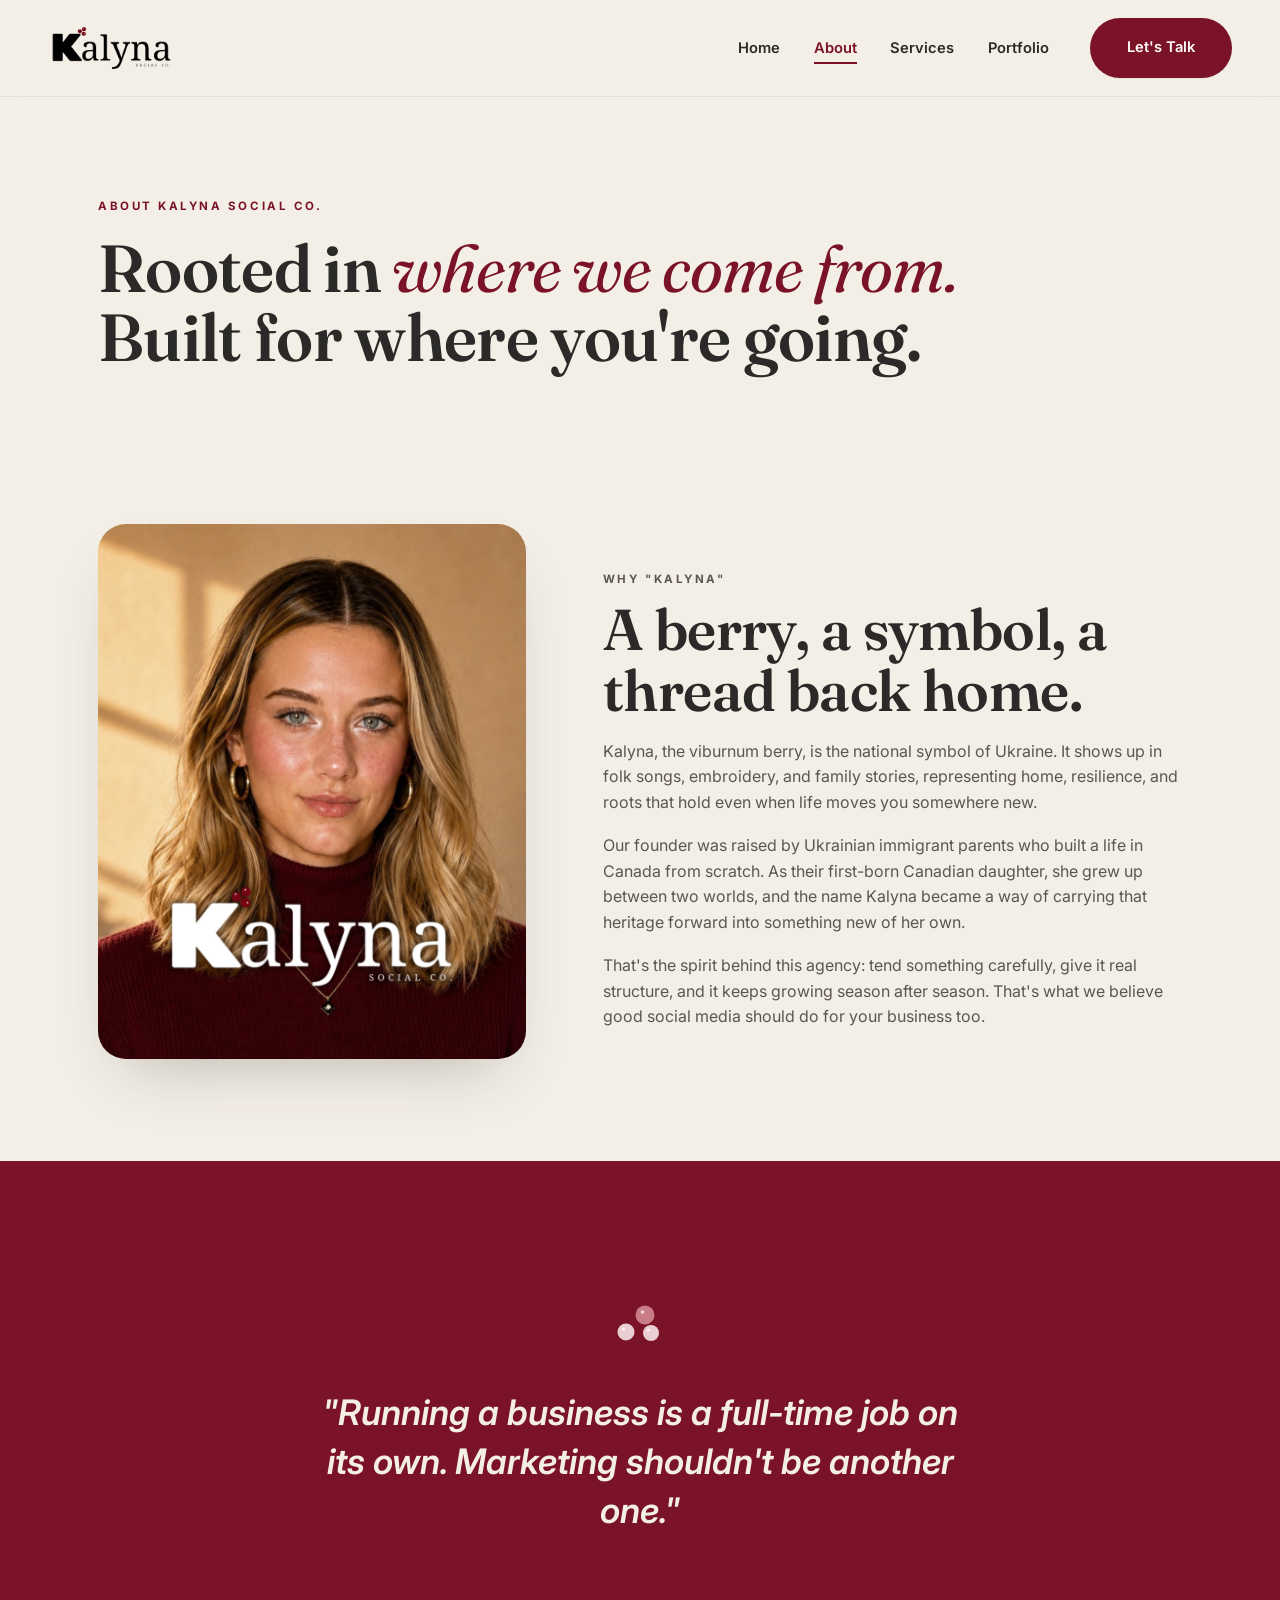
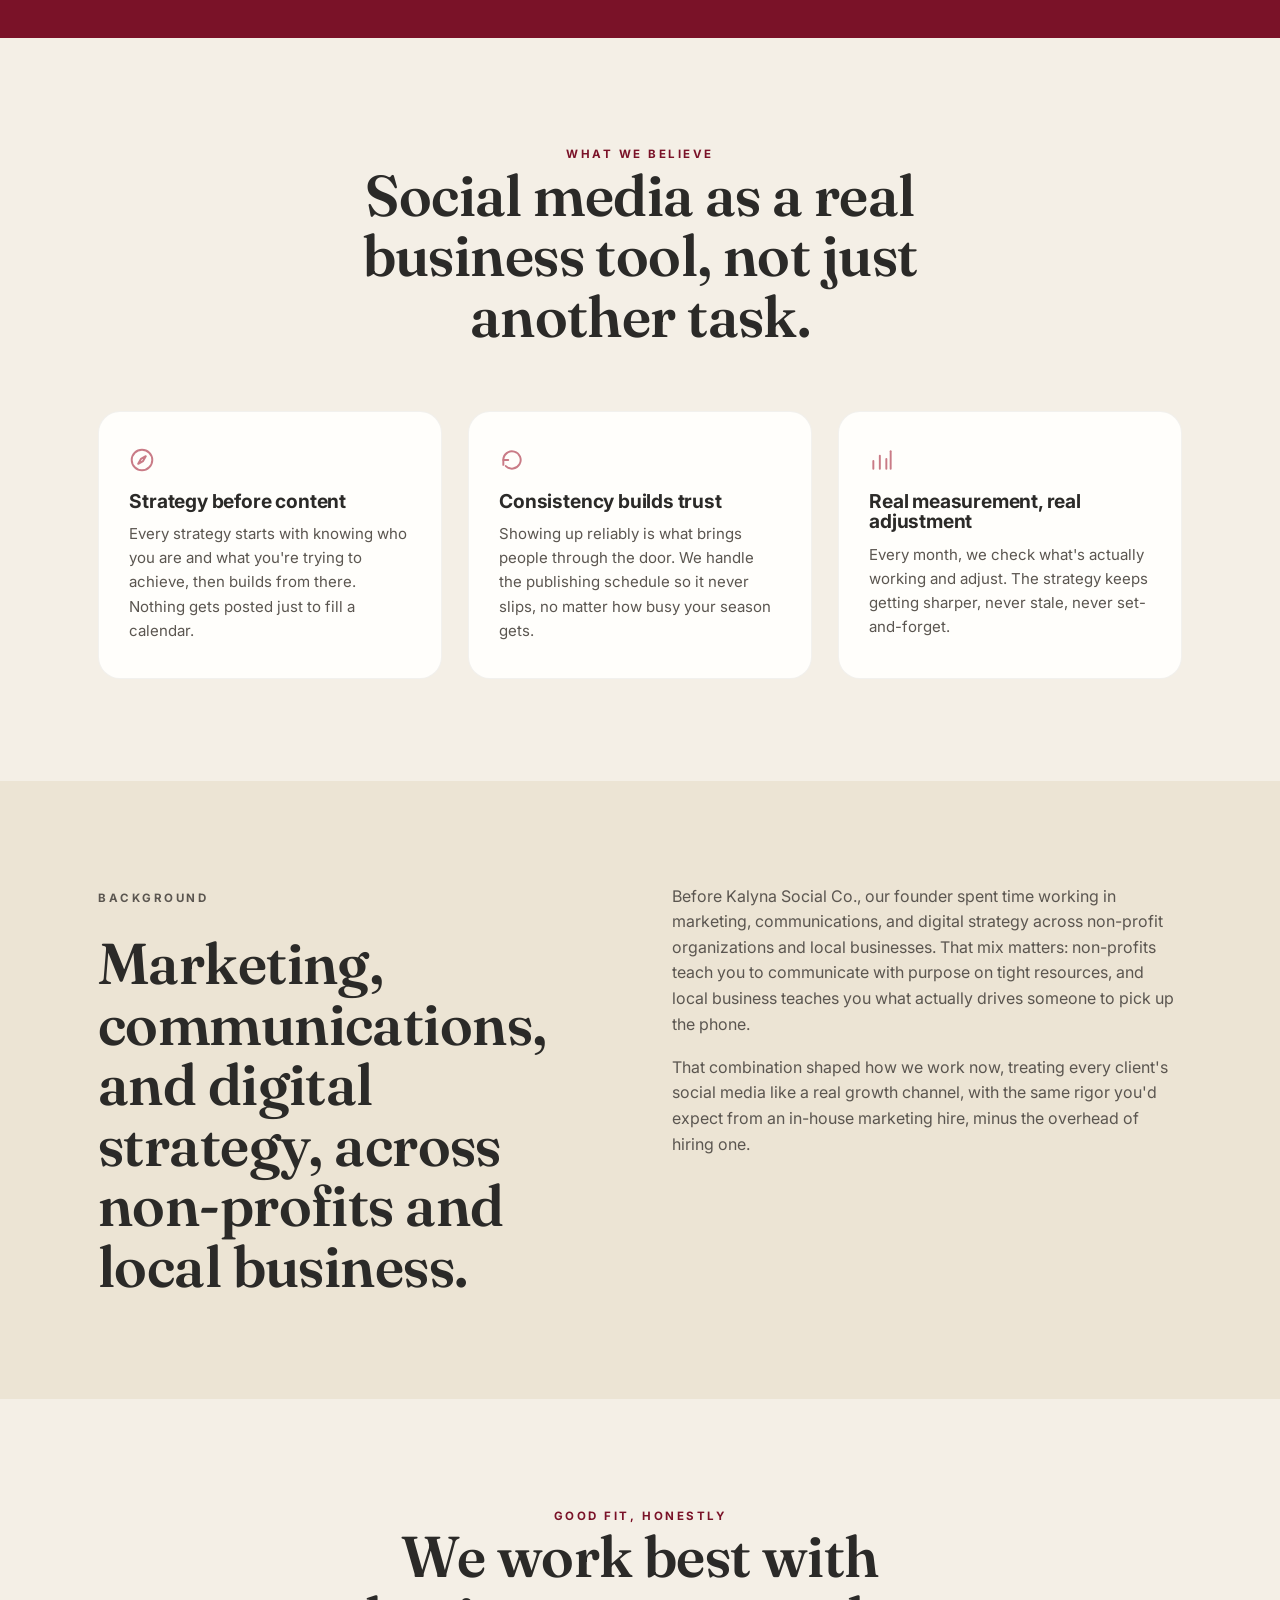
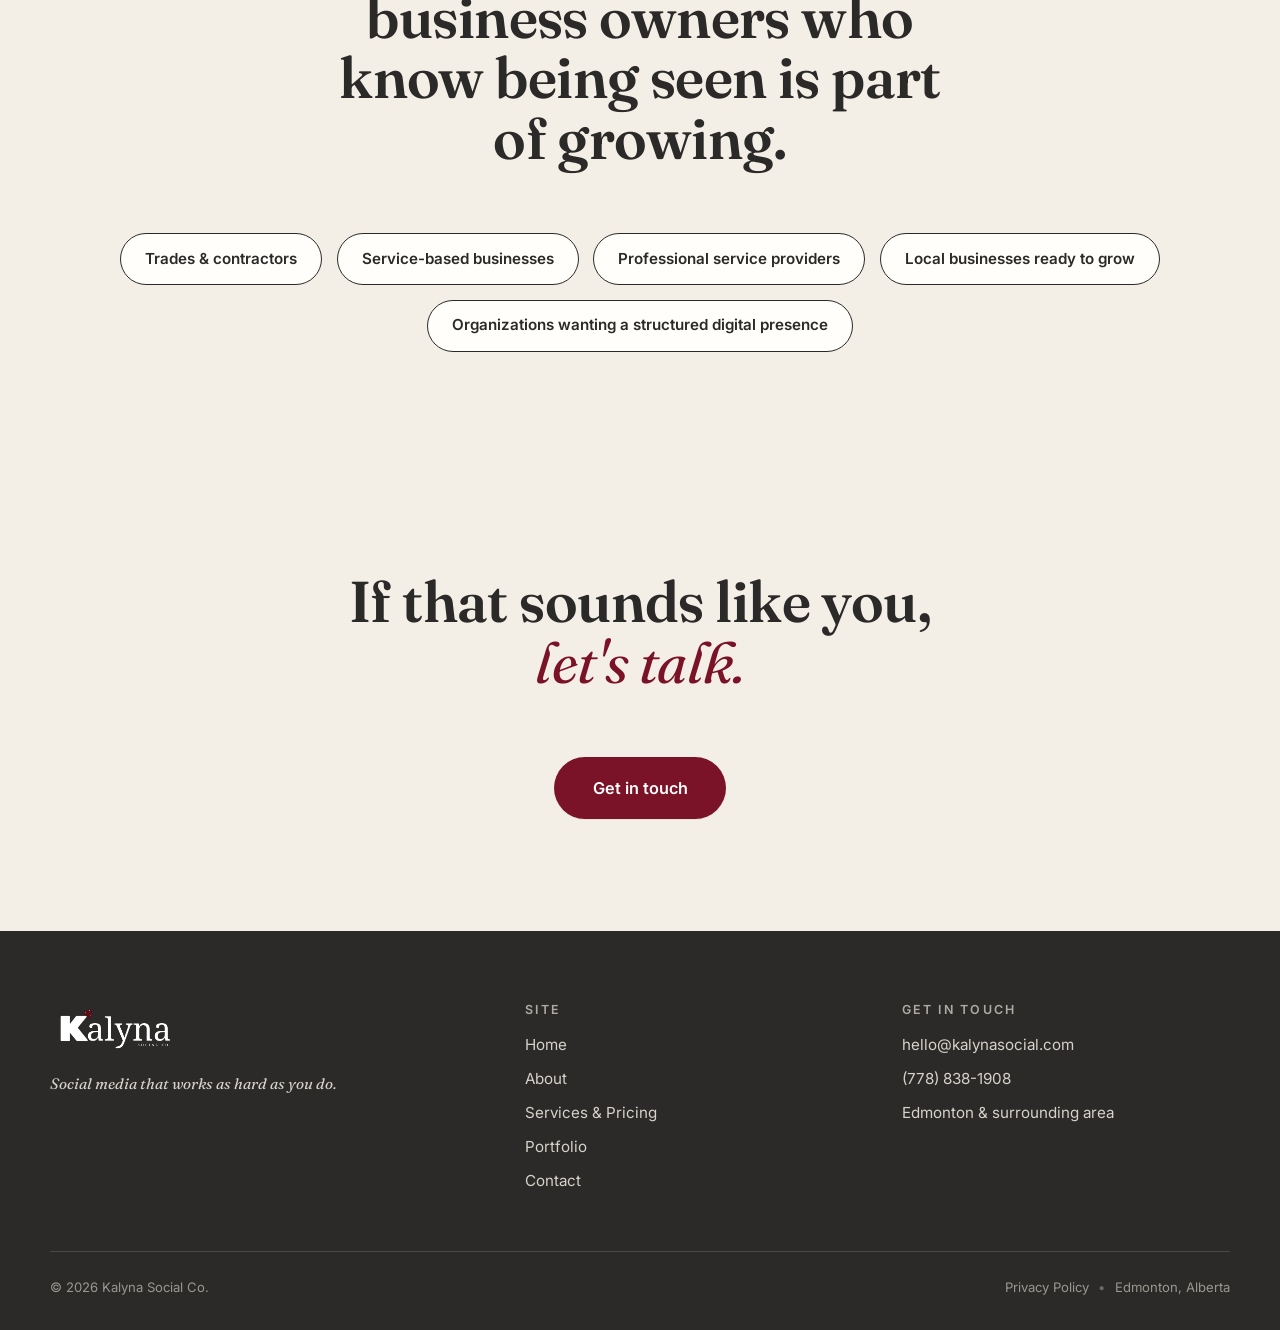
==== about.html @ c4368f9b "initial commit" ====
<!DOCTYPE html>
<html lang="en">
<head>
<meta charset="UTF-8">
<meta name="viewport" content="width=device-width, initial-scale=1.0">
<title>About | Kalyna Social Co.</title>
<meta name="description" content="Meet Kalyna Social Co., an Edmonton-based social media agency founded by Anastasia Chernous, built on the same roots and resilience as the berry it's named for.">
<link rel="icon" type="image/png" href="images/favicon.png">
<link rel="stylesheet" href="css/base.css">
<link rel="stylesheet" href="css/about.css">
</head>
<body class="intro-done">

<!-- ============ HEADER ============ -->
<header class="site-header">
  <a href="index.html" class="logo-link" aria-label="Kalyna Social Co. home">
    <img src="images/logo-transparent.png" alt="Kalyna Social Co.">
  </a>
  <nav>
    <ul class="nav-links">
      <li><a href="index.html">Home</a></li>
      <li><a href="about.html" class="active">About</a></li>
      <li><a href="services.html">Services</a></li>
      <li><a href="portfolio.html">Portfolio</a></li>
      <li><a href="contact.html" class="nav-cta btn btn-primary">Let's Talk</a></li>
    </ul>
  </nav>
  <button class="nav-toggle" aria-label="Toggle menu">
    <span></span><span></span><span></span>
  </button>
</header>

<main>

  <!-- ============ PAGE HERO ============ -->
  <section class="about-hero">
    <div class="container about-hero-grid">
      <div class="reveal">
        <p class="eyebrow">About Kalyna Social Co.</p>
        <h1 class="display-1">Rooted in <span class="italic-serif">where we come from.</span><br>Built for where you're going.</h1>
      </div>
    </div>
  </section>

  <!-- ============ THE STORY ============ -->
  <section class="story">
    <div class="container story-grid">
      <div class="story-visual reveal">
        <div class="story-photo-frame">
          <img src="images/anastasia-photo.png" alt="Anastasia Chernous, founder of Kalyna Social Co.">
        </div>
      </div>
      <div class="story-copy reveal">
        <p class="eyebrow">Why "Kalyna"</p>
        <h2 class="display-2">A berry, a symbol, a thread back home.</h2>
        <p>Kalyna, the viburnum berry, is the national symbol of Ukraine. It shows up in folk songs, embroidery, and family stories, representing home, resilience, and roots that hold even when life moves you somewhere new.</p>
        <p>Our founder was raised by Ukrainian immigrant parents who built a life in Canada from scratch. As their first-born Canadian daughter, she grew up between two worlds, and the name Kalyna became a way of carrying that heritage forward into something new of her own.</p>
        <p>That's the spirit behind this agency: tend something carefully, give it real structure, and it keeps growing season after season. That's what we believe good social media should do for your business too.</p>
      </div>
    </div>
  </section>

  <!-- ============ MISSION BAND ============ -->
  <section class="mission-band">
    <div class="container-narrow center-text reveal">
      <div class="berry-divider" style="justify-content:center;">
        <svg viewBox="0 0 50 44" width="50" height="44" xmlns="http://www.w3.org/2000/svg"><circle cx="11" cy="28" r="8.5" fill="var(--rose-pale)"/><circle cx="30" cy="11" r="9.5" fill="var(--rose)"/><circle cx="36" cy="29" r="8" fill="var(--rose-pale)"/><circle cx="8.5" cy="25" r="1.6" fill="rgba(255,255,255,0.7)"/><circle cx="27.5" cy="8" r="1.8" fill="rgba(255,255,255,0.7)"/><circle cx="33.5" cy="26" r="1.5" fill="rgba(255,255,255,0.7)"/></svg>
      </div>
      <p class="display-3" style="color:var(--cream);">"Running a business is a full-time job on its own. Marketing shouldn't be another one."</p>
    </div>
  </section>

  <!-- ============ WHAT WE BELIEVE ============ -->
  <section class="beliefs">
    <div class="container">
      <div class="section-head center reveal">
        <p class="eyebrow">What we believe</p>
        <h2 class="display-2">Social media as a real business tool, not just another task.</h2>
      </div>
      <div class="beliefs-grid reveal-stagger">
        <div class="belief-card stagger-item">
          <span class="belief-mark"><svg viewBox="0 0 24 24" width="26" height="26" fill="none" stroke="var(--rose)" stroke-width="1.8" stroke-linecap="round" stroke-linejoin="round"><circle cx="12" cy="12" r="9.5"/><polygon points="15.5,8.5 13,13 8.5,15.5 11,11"/></svg></span>
          <h3>Strategy before content</h3>
          <p>Every strategy starts with knowing who you are and what you're trying to achieve, then builds from there. Nothing gets posted just to fill a calendar.</p>
        </div>
        <div class="belief-card stagger-item">
          <span class="belief-mark"><svg viewBox="0 0 24 24" width="26" height="26" fill="none" stroke="var(--rose)" stroke-width="1.8" stroke-linecap="round" stroke-linejoin="round"><path d="M4 12 a8 8 0 1 1 2.3 5.6"/><polyline points="4,16.5 4,12 8.5,12"/></svg></span>
          <h3>Consistency builds trust</h3>
          <p>Showing up reliably is what brings people through the door. We handle the publishing schedule so it never slips, no matter how busy your season gets.</p>
        </div>
        <div class="belief-card stagger-item">
          <span class="belief-mark"><svg viewBox="0 0 24 24" width="26" height="26" fill="none" stroke="var(--rose)" stroke-width="1.8" stroke-linecap="round" stroke-linejoin="round"><line x1="4" y1="20" x2="4" y2="13"/><line x1="10" y1="20" x2="10" y2="8"/><line x1="16" y1="20" x2="16" y2="11"/><line x1="20" y1="20" x2="20" y2="4"/></svg></span>
          <h3>Real measurement, real adjustment</h3>
          <p>Every month, we check what's actually working and adjust. The strategy keeps getting sharper, never stale, never set-and-forget.</p>
        </div>
      </div>
    </div>
  </section>

  <!-- ============ BACKGROUND / CREDIBILITY ============ -->
  <section class="background-sec">
    <div class="container background-grid">
      <div class="reveal">
        <p class="eyebrow">Background</p>
        <h2 class="display-2">Marketing, communications, and digital strategy, across non-profits and local business.</h2>
      </div>
      <div class="reveal">
        <p>Before Kalyna Social Co., our founder spent time working in marketing, communications, and digital strategy across non-profit organizations and local businesses. That mix matters: non-profits teach you to communicate with purpose on tight resources, and local business teaches you what actually drives someone to pick up the phone.</p>
        <p>That combination shaped how we work now, treating every client's social media like a real growth channel, with the same rigor you'd expect from an in-house marketing hire, minus the overhead of hiring one.</p>
      </div>
    </div>
  </section>

  <!-- ============ WHO WE WORK WITH (recap) ============ -->
  <section class="fit-check">
    <div class="container">
      <div class="section-head center reveal">
        <p class="eyebrow">Good fit, honestly</p>
        <h2 class="display-2">We work best with business owners who know being seen is part of growing.</h2>
      </div>
      <div class="fit-grid reveal-stagger">
        <div class="fit-item stagger-item">Trades &amp; contractors</div>
        <div class="fit-item stagger-item">Service-based businesses</div>
        <div class="fit-item stagger-item">Professional service providers</div>
        <div class="fit-item stagger-item">Local businesses ready to grow</div>
        <div class="fit-item stagger-item">Organizations wanting a structured digital presence</div>
      </div>
    </div>
  </section>

  <!-- ============ CTA ============ -->
  <section class="final-cta">
    <div class="container-narrow center-text reveal">
      <h2 class="display-2">If that sounds like you, <span class="italic-serif">let's talk.</span></h2>
      <a href="contact.html" class="btn btn-primary btn-lg">Get in touch</a>
    </div>
  </section>

</main>

<!-- ============ FOOTER ============ -->
<footer class="site-footer">
  <div class="footer-grid">
    <div>
      <div class="footer-logo"><img src="images/logo-white-transparent.png" alt="Kalyna Social Co."></div>
      <p class="footer-tagline">Social media that works as hard as you do.</p>
    </div>
    <div>
      <h4>Site</h4>
      <a href="index.html">Home</a>
      <a href="about.html">About</a>
      <a href="services.html">Services &amp; Pricing</a>
      <a href="portfolio.html">Portfolio</a>
      <a href="contact.html">Contact</a>
    </div>
    <div>
      <h4>Get in touch</h4>
      <a href="mailto:hello@kalynasocial.com">hello@kalynasocial.com</a>
      <a href="tel:7788381908">(778) 838-1908</a>
      <p>Edmonton &amp; surrounding area</p>
    </div>
  </div>
  <div class="footer-bottom">
    <span>© 2026 Kalyna Social Co.</span>
    <span class="footer-bottom-right"><a href="privacy.html">Privacy Policy</a><span class="footer-dot">•</span>Edmonton, Alberta</span>
  </div>
</footer>

<script src="js/main.js"></script>
</body>
</html>
---- css/base.css ----
/* ============================================
   KALYNA SOCIAL CO. — Design Tokens & Base
   ============================================ */

@import url('https://fonts.googleapis.com/css2?family=Fraunces:ital,opsz,wght@0,9..144,300..900;1,9..144,300..900&family=Inter:wght@400;500;600;700;800&display=swap');

:root {
  /* Color */
  --cream:        #F4EFE6;
  --cream-deep:    #ECE4D4;
  --paper:         #FFFEFB;
  --ink:           #2B2A28;
  --ink-soft:      #5B5650;
  --berry:         #7A1228;
  --berry-deep:    #57091B;
  --berry-bright:  #9E1B36;
  --rose:          #C97B86;
  --rose-pale:     #E9CFD2;
  --gold-line:     #B8A88A;

  /* Type */
  --font-display: 'Fraunces', serif;
  --font-body: 'Inter', sans-serif;

  /* Layout */
  --container: 1180px;
  --container-narrow: 760px;
  --pad: clamp(1.25rem, 4vw, 3rem);

  /* Motion */
  --ease-out: cubic-bezier(0.16, 1, 0.3, 1);
  --ease-bounce: cubic-bezier(0.34, 1.56, 0.64, 1);
}

@media (prefers-reduced-motion: reduce) {
  *, *::before, *::after {
    animation-duration: 0.01ms !important;
    animation-iteration-count: 1 !important;
    transition-duration: 0.01ms !important;
    scroll-behavior: auto !important;
  }
}

* { margin: 0; padding: 0; box-sizing: border-box; }

html {
  scroll-behavior: smooth;
}

body {
  background: var(--cream);
  color: var(--ink);
  font-family: var(--font-body);
  font-size: 16px;
  line-height: 1.6;
  -webkit-font-smoothing: antialiased;
  overflow-x: hidden;
}

img { max-width: 100%; display: block; }

a { color: inherit; text-decoration: none; }

button { font-family: inherit; cursor: pointer; border: none; background: none; }

:focus-visible {
  outline: 2px solid var(--berry);
  outline-offset: 3px;
}

.container {
  max-width: var(--container);
  margin: 0 auto;
  padding-left: var(--pad);
  padding-right: var(--pad);
}

.container-narrow {
  max-width: var(--container-narrow);
  margin: 0 auto;
  padding-left: var(--pad);
  padding-right: var(--pad);
}

/* ---------- Typography ---------- */

h1, h2, h3, h4 {
  font-family: var(--font-display);
  font-weight: 600;
  letter-spacing: -0.01em;
  line-height: 1.05;
  color: var(--ink);
}

.eyebrow {
  font-family: var(--font-body);
  font-weight: 700;
  font-size: 0.72rem;
  letter-spacing: 0.22em;
  text-transform: uppercase;
  color: var(--berry);
  display: inline-flex;
  align-items: center;
  gap: 0.6em;
}

.display-1 {
  font-size: clamp(2.8rem, 7vw, 5.5rem);
  font-weight: 600;
}

.display-2 {
  font-size: clamp(2.2rem, 5vw, 3.6rem);
  font-weight: 600;
}

.display-3 {
  font-size: clamp(1.6rem, 3vw, 2.2rem);
  font-weight: 600;
}

p.lede {
  font-size: clamp(1.1rem, 2vw, 1.35rem);
  color: var(--ink-soft);
  font-weight: 400;
  max-width: 42ch;
}

.italic-serif {
  font-family: var(--font-display);
  font-style: italic;
  font-weight: 400;
  color: var(--berry);
}

/* ---------- Berry mark (signature motif) ---------- */

.berries {
  display: inline-flex;
  align-items: flex-end;
  gap: 3px;
  flex-shrink: 0;
}

.berries svg { display: block; }

.berry-divider {
  display: flex;
  align-items: center;
  gap: 1.1rem;
  margin: 2.5rem 0;
}

.berry-divider .line {
  flex: 1;
  height: 1px;
  background: var(--gold-line);
  opacity: 0.5;
}

/* ---------- Buttons ---------- */

.btn {
  display: inline-flex;
  align-items: center;
  gap: 0.6rem;
  font-family: var(--font-body);
  font-weight: 600;
  font-size: 0.95rem;
  padding: 0.95rem 1.9rem;
  border-radius: 999px;
  transition: transform 0.35s var(--ease-out), box-shadow 0.35s var(--ease-out), background 0.3s, color 0.3s;
  white-space: nowrap;
}

.btn-primary {
  background: var(--berry);
  color: var(--paper);
  box-shadow: 0 1px 0 rgba(0,0,0,0.05);
}
.btn-primary:hover {
  background: var(--berry-deep);
  transform: translateY(-2px);
  box-shadow: 0 10px 24px -8px rgba(122,18,40,0.45);
}

.btn-outline {
  background: transparent;
  color: var(--ink);
  box-shadow: inset 0 0 0 1.5px var(--ink);
}
.btn-outline:hover {
  background: var(--ink);
  color: var(--cream);
  transform: translateY(-2px);
}

.btn-light {
  background: var(--cream);
  color: var(--ink);
}
.btn-light:hover {
  background: var(--paper);
  transform: translateY(-2px);
}

/* ---------- Site header ---------- */

.site-header {
  position: fixed;
  top: 0; left: 0; right: 0;
  z-index: 100;
  display: flex;
  align-items: center;
  justify-content: space-between;
  padding: 1.1rem var(--pad);
  background: rgba(244, 239, 230, 0.82);
  backdrop-filter: blur(10px);
  border-bottom: 1px solid rgba(43,42,40,0.08);
  transition: padding 0.3s var(--ease-out);
}

.site-header .logo-link {
  display: flex;
  align-items: center;
}
.site-header .logo-link img {
  height: 46px;
  width: auto;
}

.nav-links {
  display: flex;
  align-items: center;
  gap: 2.1rem;
  list-style: none;
}

.nav-links a {
  font-size: 0.92rem;
  font-weight: 600;
  position: relative;
  padding: 0.3rem 0;
}

.nav-links a::after {
  content: '';
  position: absolute;
  left: 0; bottom: -2px;
  width: 0; height: 2px;
  background: var(--berry);
  transition: width 0.3s var(--ease-out);
}

.nav-links a:hover::after,
.nav-links a.active::after {
  width: 100%;
}

.nav-links a.nav-cta::after {
  display: none;
}

.nav-links a.active {
  color: var(--berry);
}

.nav-links a.nav-cta.active {
  color: var(--paper);
}

.nav-cta {
  margin-left: 0.5rem;
  padding: 1.15rem 2.3rem !important;
}

.nav-toggle {
  display: none;
  flex-direction: column;
  gap: 5px;
  padding: 8px;
  z-index: 200;
}
.nav-toggle span {
  width: 24px;
  height: 2px;
  background: var(--ink);
  transition: transform 0.3s var(--ease-out), opacity 0.3s;
}
.nav-toggle.open span:nth-child(1) { transform: translateY(7px) rotate(45deg); }
.nav-toggle.open span:nth-child(2) { opacity: 0; }
.nav-toggle.open span:nth-child(3) { transform: translateY(-7px) rotate(-45deg); }

@media (max-width: 860px) {
  nav { position: static; }
  .nav-links {
    position: fixed;
    top: 0;
    left: 0;
    width: 100vw;
    height: 100vh;
    margin: 0;
    background: var(--ink);
    flex-direction: column;
    justify-content: center;
    gap: 2.2rem;
    transform: translateX(100%);
    transition: transform 0.45s var(--ease-out);
  }
  .nav-links.open { transform: translateX(0); }
  .nav-links a { color: var(--cream); font-size: 1.4rem; font-family: var(--font-display); }
  .nav-links a::after { background: var(--rose); }
  .nav-cta { margin-left: 0; }
  .nav-toggle { display: flex; }
}

/* ---------- Footer ---------- */

.site-footer {
  background: var(--ink);
  color: var(--cream);
  padding: 4.5rem var(--pad) 2rem;
}

.footer-grid {
  display: grid;
  grid-template-columns: 1.3fr 1fr 1fr;
  gap: 3rem;
  max-width: var(--container);
  margin: 0 auto;
  padding-bottom: 3rem;
  border-bottom: 1px solid rgba(244,239,230,0.15);
}

.footer-grid h4 {
  color: var(--cream);
  font-size: 0.78rem;
  letter-spacing: 0.18em;
  text-transform: uppercase;
  font-family: var(--font-body);
  margin-bottom: 1.1rem;
  opacity: 0.65;
}

.footer-grid a, .footer-grid p {
  display: block;
  color: var(--cream);
  opacity: 0.85;
  margin-bottom: 0.6rem;
  font-size: 0.95rem;
  transition: opacity 0.25s, color 0.25s;
}
.footer-grid a:hover { opacity: 1; color: var(--rose-pale); }

.footer-logo img { height: 52px; margin-bottom: 1.1rem; }
.footer-tagline { font-family: var(--font-display); font-style: italic; opacity: 0.7; font-size: 1.05rem; max-width: 30ch; }

.footer-bottom {
  max-width: var(--container);
  margin: 1.6rem auto 0;
  display: flex;
  justify-content: space-between;
  align-items: center;
  font-size: 0.82rem;
  opacity: 0.55;
  flex-wrap: wrap;
  gap: 0.5rem;
}

.footer-bottom-right {
  display: flex;
  align-items: center;
  gap: 0.6rem;
}
.footer-bottom-right a {
  transition: opacity 0.25s;
}
.footer-bottom-right a:hover {
  opacity: 0.7;
}
.footer-dot {
  opacity: 0.6;
}

@media (max-width: 760px) {
  .footer-grid { grid-template-columns: 1fr; gap: 2.2rem; }
}

/* ---------- Reveal-on-scroll ---------- */

.reveal {
  opacity: 0;
  transform: translateY(28px);
  transition: opacity 0.8s var(--ease-out), transform 0.8s var(--ease-out);
}
.reveal.in-view {
  opacity: 1;
  transform: translateY(0);
}
.reveal-stagger.in-view .stagger-item {
  opacity: 1;
  transform: translateY(0);
}
.stagger-item {
  opacity: 0;
  transform: translateY(24px);
  transition: opacity 0.7s var(--ease-out), transform 0.7s var(--ease-out);
}

/* ---------- Page hero spacing ---------- */

.page-hero {
  padding: clamp(7rem, 14vw, 10rem) var(--pad) clamp(3rem, 6vw, 5rem);
  max-width: var(--container);
  margin: 0 auto;
}

section {
  padding: clamp(4rem, 8vw, 7rem) 0;
}

.section-head {
  max-width: 640px;
  margin-bottom: clamp(2.5rem, 5vw, 4rem);
}

.section-head.center {
  margin-left: auto;
  margin-right: auto;
  text-align: center;
}

/* ---------- Shared final CTA pattern (used across multiple pages) ---------- */

.final-cta { text-align: center; padding-bottom: 7rem; }
.center-text { text-align: center; }
.final-cta h2 { margin: 1rem 0 4rem; }
.btn-lg { padding: 1.1rem 2.4rem; font-size: 1.02rem; }
---- css/about.css ----
/* ============================================
   ABOUT PAGE STYLES
   ============================================ */

.about-hero {
  padding-top: clamp(8rem, 15vw, 12rem);
  padding-bottom: clamp(2rem, 4vw, 3rem);
}

.about-hero h1 {
  max-width: none;
  margin-top: 1rem;
  font-size: clamp(2.4rem, 5.2vw, 4.2rem);
}

/* ---------- Story ---------- */

.story-grid {
  display: grid;
  grid-template-columns: 0.85fr 1.15fr;
  gap: clamp(2.5rem, 6vw, 5rem);
  align-items: center;
}

.story-photo-frame {
  aspect-ratio: 4/5;
  border-radius: 28px;
  overflow: hidden;
  position: relative;
  box-shadow: 0 30px 60px -28px rgba(43,42,40,0.3);
}

.story-photo-frame img {
  width: 100%;
  height: 100%;
  object-fit: cover;
}

.story-photo-caption {
  position: absolute;
  left: 0; right: 0; bottom: 0;
  padding: 2rem 1.5rem 1.6rem;
  background: linear-gradient(to top, rgba(20,18,16,0.72), rgba(20,18,16,0));
  display: flex;
  flex-direction: column;
  gap: 0.2rem;
  text-align: center;
}

.story-photo-caption span {
  font-family: var(--font-display);
  font-weight: 600;
  font-size: 1.2rem;
  color: var(--cream);
}
.story-photo-caption small {
  color: rgba(244,239,230,0.85);
  font-size: 0.82rem;
}

.story-copy p { color: var(--ink-soft); margin-top: 1.1rem; max-width: 58ch; }
.story-copy h2 { margin-top: 0.6rem; }

@media (max-width: 860px) {
  .story-grid { grid-template-columns: 1fr; }
  .story-photo-frame { max-width: 340px; margin: 0 auto; }
}

/* ---------- Mission band ---------- */

.mission-band {
  background: var(--berry);
}
.mission-band .display-3 {
  font-style: italic;
  line-height: 1.4;
}

/* ---------- Beliefs ---------- */

.beliefs-grid {
  display: grid;
  grid-template-columns: repeat(3, 1fr);
  gap: 1.6rem;
}

.belief-card {
  background: var(--paper);
  border-radius: 22px;
  padding: 2.2rem 1.9rem;
  border: 1px solid rgba(43,42,40,0.06);
}

.belief-mark {
  display: inline-flex;
  margin-bottom: 1.1rem;
}

.belief-card h3 { font-size: 1.2rem; margin-bottom: 0.7rem; font-family: var(--font-body); font-weight: 700; }
.belief-card p { color: var(--ink-soft); font-size: 0.94rem; }

@media (max-width: 860px) {
  .beliefs-grid { grid-template-columns: 1fr; }
}

/* ---------- Background / credibility ---------- */

.background-sec { background: var(--cream-deep); }

.background-grid {
  display: grid;
  grid-template-columns: 1fr 1fr;
  gap: clamp(2rem, 5vw, 4rem);
  align-items: start;
}

.background-grid h2 { margin-top: 0.6rem; }
.background-grid p { color: var(--ink-soft); margin-bottom: 1.1rem; }

@media (max-width: 860px) {
  .background-grid { grid-template-columns: 1fr; }
}

/* ---------- Fit check ---------- */

.fit-grid {
  display: flex;
  flex-wrap: wrap;
  gap: 0.9rem;
  justify-content: center;
}

.fit-item {
  background: var(--paper);
  border: 1.5px solid var(--ink);
  border-radius: 999px;
  padding: 0.8rem 1.5rem;
  font-weight: 600;
  font-size: 0.95rem;
  cursor: default;
}
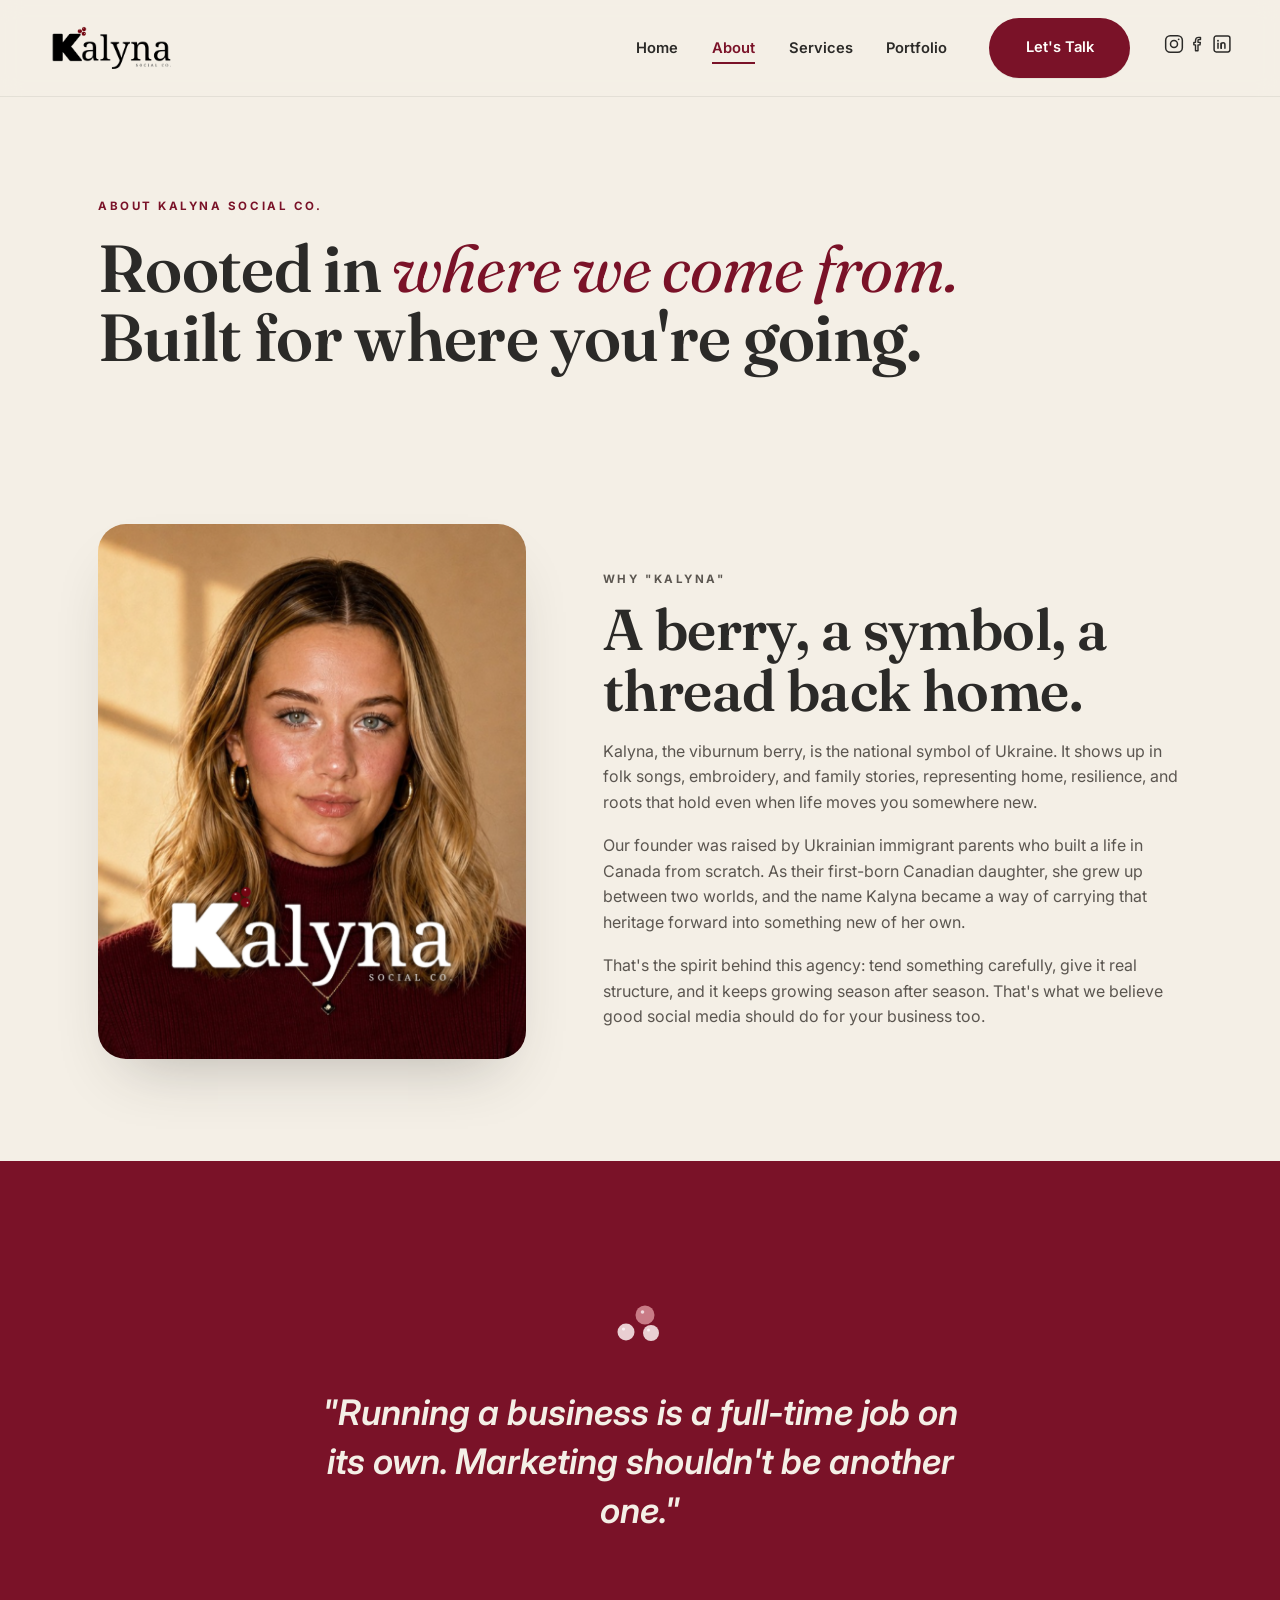
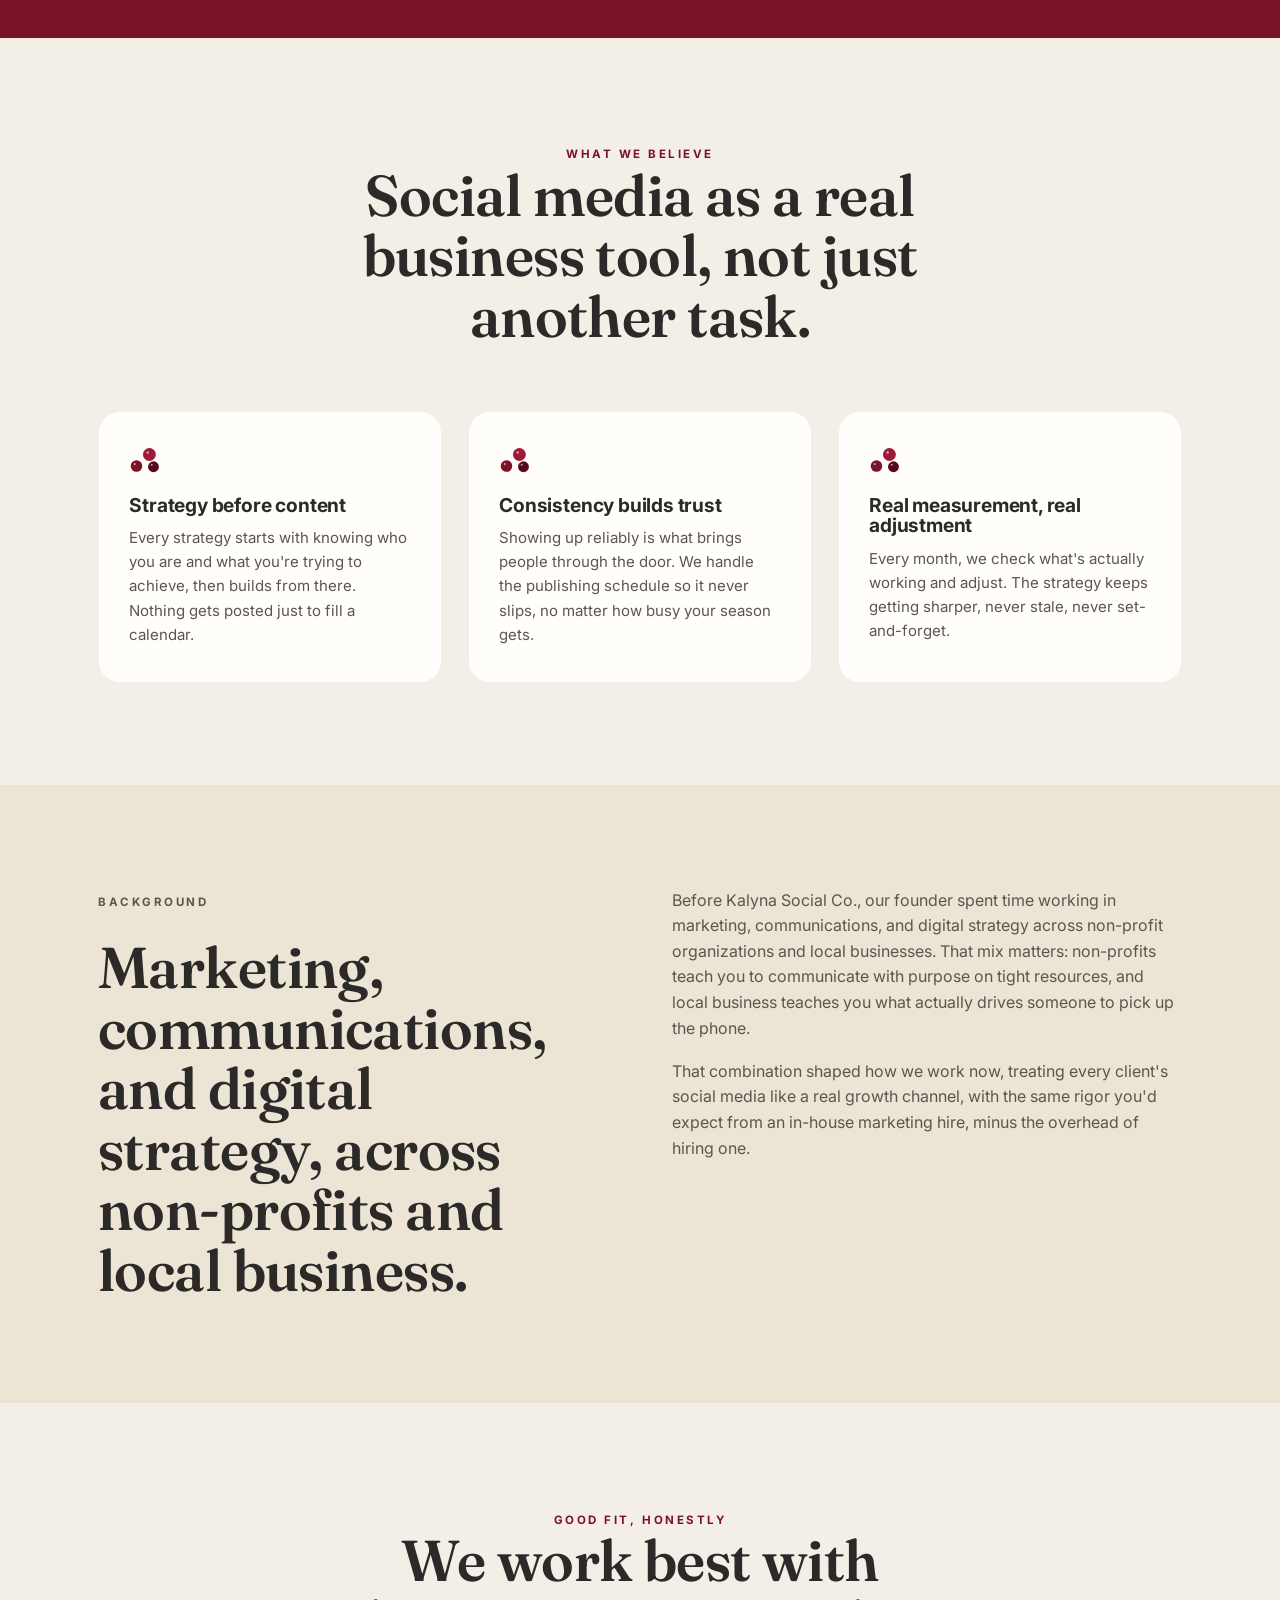
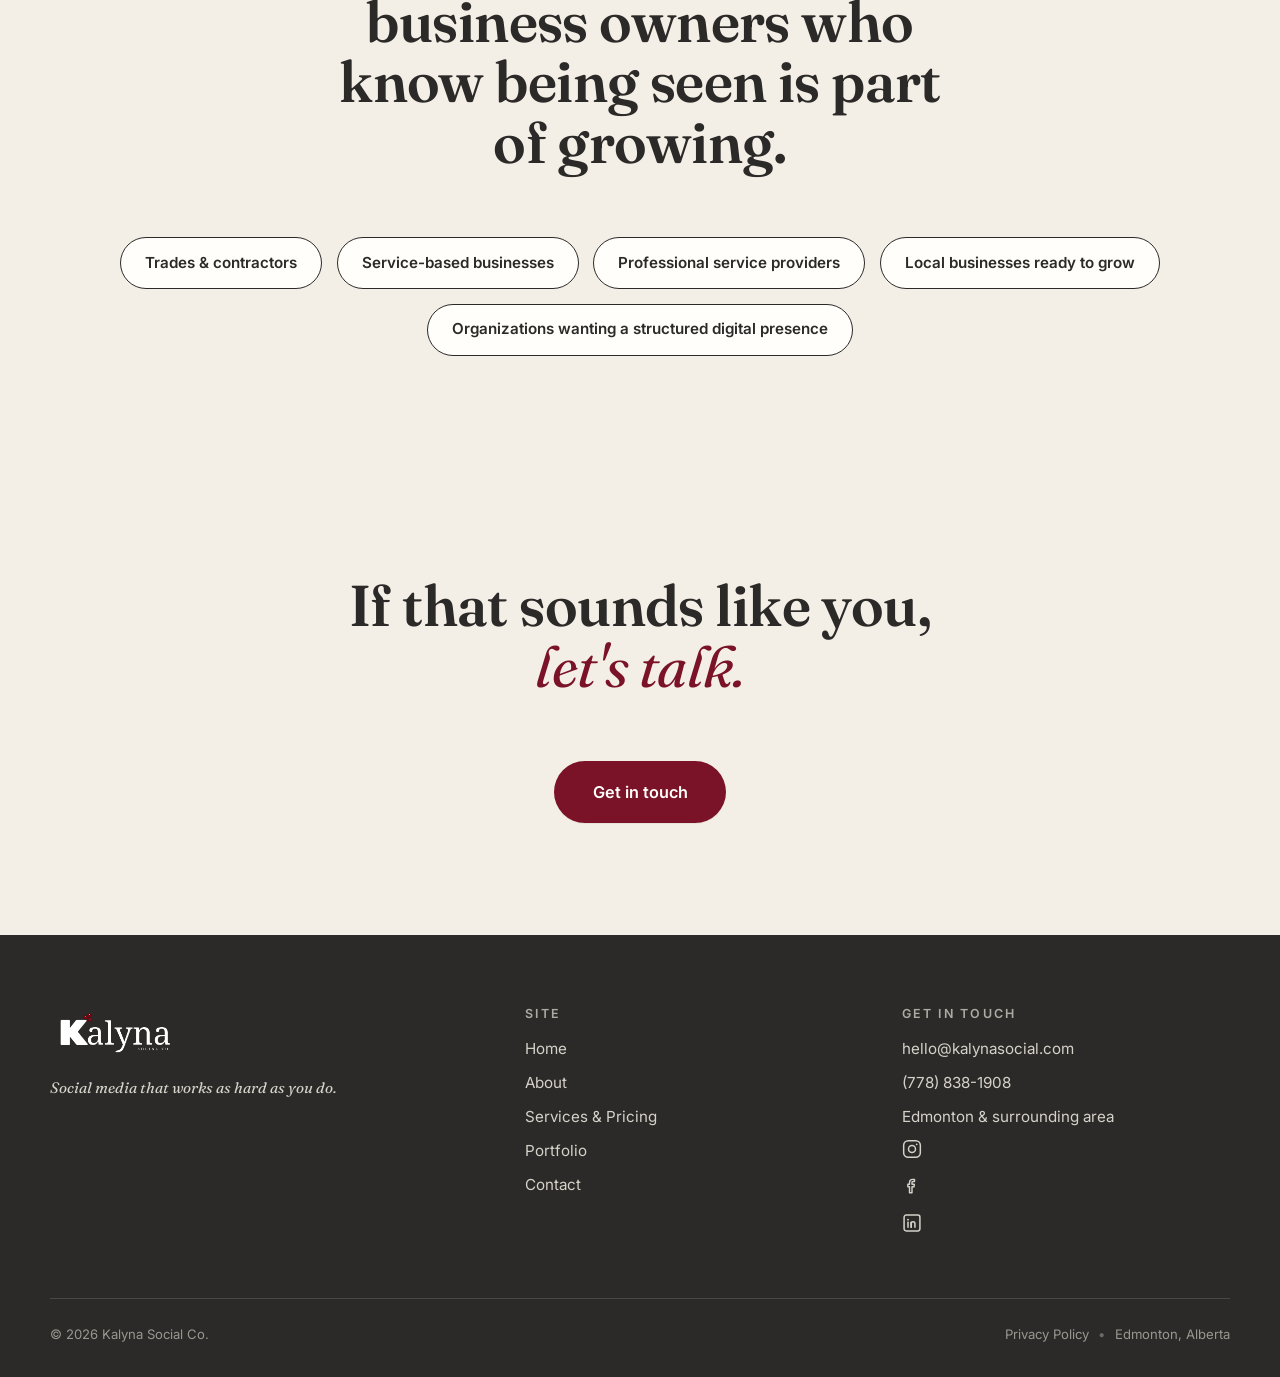
==== commit f8df7a08: "new mobile site actually this time" ====
--- a/about.html
+++ b/about.html
@@ -23,6 +23,11 @@
       <li><a href="services.html">Services</a></li>
       <li><a href="portfolio.html">Portfolio</a></li>
       <li><a href="contact.html" class="nav-cta btn btn-primary">Let's Talk</a></li>
+      <li class="nav-social">
+        <a href="https://www.instagram.com/kalynasocial" target="_blank" rel="noopener" aria-label="Kalyna Social on Instagram"><svg width="20" height="20" viewBox="0 0 24 24" fill="none"><rect x="2" y="2" width="20" height="20" rx="5.5" stroke="currentColor" stroke-width="1.8"/><circle cx="12" cy="12" r="4.2" stroke="currentColor" stroke-width="1.8"/><circle cx="17.6" cy="6.4" r="1.1" fill="currentColor"/></svg></a>
+        <a href="https://www.facebook.com/profile.php?id=61588219327180" target="_blank" rel="noopener" aria-label="Kalyna Social on Facebook"><svg width="20" height="20" viewBox="0 0 24 24" fill="none"><path d="M15 4h-2.2C10.1 4 9 5.4 9 7.8V10H7v3h2v7h3v-7h2.4l.4-3H12V8c0-.9.3-1.4 1.4-1.4H15V4Z" stroke="currentColor" stroke-width="1.7" stroke-linejoin="round"/></svg></a>
+        <a href="https://www.linkedin.com/company/kalynasocial" target="_blank" rel="noopener" aria-label="Kalyna Social on LinkedIn"><svg width="20" height="20" viewBox="0 0 24 24" fill="none"><rect x="2.5" y="2.5" width="19" height="19" rx="2.5" stroke="currentColor" stroke-width="1.8"/><circle cx="7.2" cy="8" r="1.15" fill="currentColor"/><line x1="7.2" y1="11" x2="7.2" y2="17" stroke="currentColor" stroke-width="1.8" stroke-linecap="round"/><path d="M11 17v-4c0-1.4 1-2.4 2.4-2.4s2.1 1 2.1 2.4v4" stroke="currentColor" stroke-width="1.8" stroke-linecap="round" stroke-linejoin="round"/><line x1="11" y1="11" x2="11" y2="17" stroke="currentColor" stroke-width="1.8" stroke-linecap="round"/></svg></a>
+      </li>
     </ul>
   </nav>
   <button class="nav-toggle" aria-label="Toggle menu">
@@ -79,17 +84,17 @@
       </div>
       <div class="beliefs-grid reveal-stagger">
         <div class="belief-card stagger-item">
-          <span class="belief-mark"><svg viewBox="0 0 24 24" width="26" height="26" fill="none" stroke="var(--rose)" stroke-width="1.8" stroke-linecap="round" stroke-linejoin="round"><circle cx="12" cy="12" r="9.5"/><polygon points="15.5,8.5 13,13 8.5,15.5 11,11"/></svg></span>
+          <span class="belief-mark"><svg viewBox="0 0 50 44" width="34" height="30" xmlns="http://www.w3.org/2000/svg"><circle cx="11" cy="28" r="8.5" fill="var(--berry)"/><circle cx="30" cy="11" r="9.5" fill="var(--berry-bright)"/><circle cx="36" cy="29" r="8" fill="var(--berry-deep)"/><circle cx="8.5" cy="25" r="1.6" fill="rgba(255,255,255,0.6)"/><circle cx="27.5" cy="8" r="1.8" fill="rgba(255,255,255,0.6)"/><circle cx="33.5" cy="26" r="1.5" fill="rgba(255,255,255,0.6)"/></svg></span>
           <h3>Strategy before content</h3>
           <p>Every strategy starts with knowing who you are and what you're trying to achieve, then builds from there. Nothing gets posted just to fill a calendar.</p>
         </div>
         <div class="belief-card stagger-item">
-          <span class="belief-mark"><svg viewBox="0 0 24 24" width="26" height="26" fill="none" stroke="var(--rose)" stroke-width="1.8" stroke-linecap="round" stroke-linejoin="round"><path d="M4 12 a8 8 0 1 1 2.3 5.6"/><polyline points="4,16.5 4,12 8.5,12"/></svg></span>
+          <span class="belief-mark"><svg viewBox="0 0 50 44" width="34" height="30" xmlns="http://www.w3.org/2000/svg"><circle cx="11" cy="28" r="8.5" fill="var(--berry)"/><circle cx="30" cy="11" r="9.5" fill="var(--berry-bright)"/><circle cx="36" cy="29" r="8" fill="var(--berry-deep)"/><circle cx="8.5" cy="25" r="1.6" fill="rgba(255,255,255,0.6)"/><circle cx="27.5" cy="8" r="1.8" fill="rgba(255,255,255,0.6)"/><circle cx="33.5" cy="26" r="1.5" fill="rgba(255,255,255,0.6)"/></svg></span>
           <h3>Consistency builds trust</h3>
           <p>Showing up reliably is what brings people through the door. We handle the publishing schedule so it never slips, no matter how busy your season gets.</p>
         </div>
         <div class="belief-card stagger-item">
-          <span class="belief-mark"><svg viewBox="0 0 24 24" width="26" height="26" fill="none" stroke="var(--rose)" stroke-width="1.8" stroke-linecap="round" stroke-linejoin="round"><line x1="4" y1="20" x2="4" y2="13"/><line x1="10" y1="20" x2="10" y2="8"/><line x1="16" y1="20" x2="16" y2="11"/><line x1="20" y1="20" x2="20" y2="4"/></svg></span>
+          <span class="belief-mark"><svg viewBox="0 0 50 44" width="34" height="30" xmlns="http://www.w3.org/2000/svg"><circle cx="11" cy="28" r="8.5" fill="var(--berry)"/><circle cx="30" cy="11" r="9.5" fill="var(--berry-bright)"/><circle cx="36" cy="29" r="8" fill="var(--berry-deep)"/><circle cx="8.5" cy="25" r="1.6" fill="rgba(255,255,255,0.6)"/><circle cx="27.5" cy="8" r="1.8" fill="rgba(255,255,255,0.6)"/><circle cx="33.5" cy="26" r="1.5" fill="rgba(255,255,255,0.6)"/></svg></span>
           <h3>Real measurement, real adjustment</h3>
           <p>Every month, we check what's actually working and adjust. The strategy keeps getting sharper, never stale, never set-and-forget.</p>
         </div>
@@ -158,6 +163,11 @@
       <a href="mailto:hello@kalynasocial.com">hello@kalynasocial.com</a>
       <a href="tel:7788381908">(778) 838-1908</a>
       <p>Edmonton &amp; surrounding area</p>
+      <div class="footer-social">
+        <a href="https://www.instagram.com/kalynasocial" target="_blank" rel="noopener" aria-label="Kalyna Social on Instagram"><svg width="20" height="20" viewBox="0 0 24 24" fill="none"><rect x="2" y="2" width="20" height="20" rx="5.5" stroke="currentColor" stroke-width="1.8"/><circle cx="12" cy="12" r="4.2" stroke="currentColor" stroke-width="1.8"/><circle cx="17.6" cy="6.4" r="1.1" fill="currentColor"/></svg></a>
+        <a href="https://www.facebook.com/profile.php?id=61588219327180" target="_blank" rel="noopener" aria-label="Kalyna Social on Facebook"><svg width="20" height="20" viewBox="0 0 24 24" fill="none"><path d="M15 4h-2.2C10.1 4 9 5.4 9 7.8V10H7v3h2v7h3v-7h2.4l.4-3H12V8c0-.9.3-1.4 1.4-1.4H15V4Z" stroke="currentColor" stroke-width="1.7" stroke-linejoin="round"/></svg></a>
+        <a href="https://www.linkedin.com/company/kalynasocial" target="_blank" rel="noopener" aria-label="Kalyna Social on LinkedIn"><svg width="20" height="20" viewBox="0 0 24 24" fill="none"><rect x="2.5" y="2.5" width="19" height="19" rx="2.5" stroke="currentColor" stroke-width="1.8"/><circle cx="7.2" cy="8" r="1.15" fill="currentColor"/><line x1="7.2" y1="11" x2="7.2" y2="17" stroke="currentColor" stroke-width="1.8" stroke-linecap="round"/><path d="M11 17v-4c0-1.4 1-2.4 2.4-2.4s2.1 1 2.1 2.4v4" stroke="currentColor" stroke-width="1.8" stroke-linecap="round" stroke-linejoin="round"/><line x1="11" y1="11" x2="11" y2="17" stroke="currentColor" stroke-width="1.8" stroke-linecap="round"/></svg></a>
+      </div>
     </div>
   </div>
   <div class="footer-bottom">
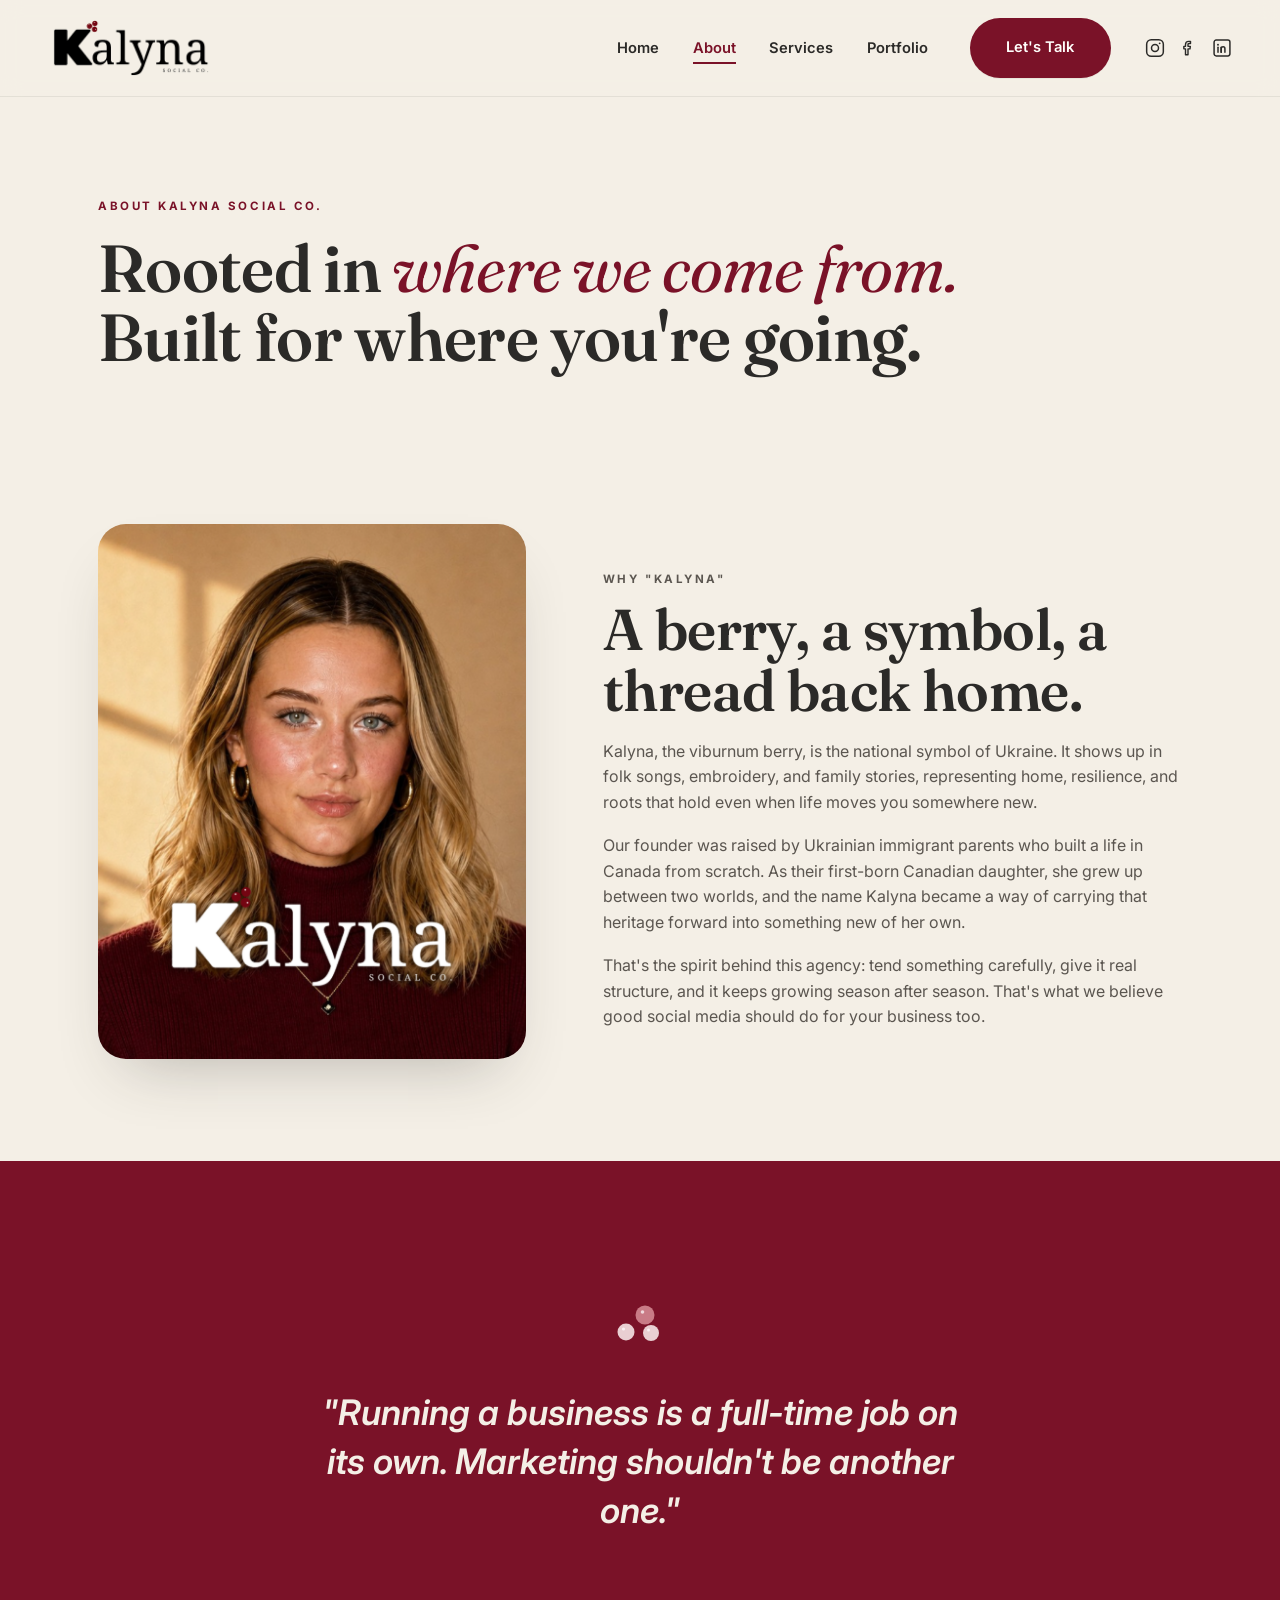
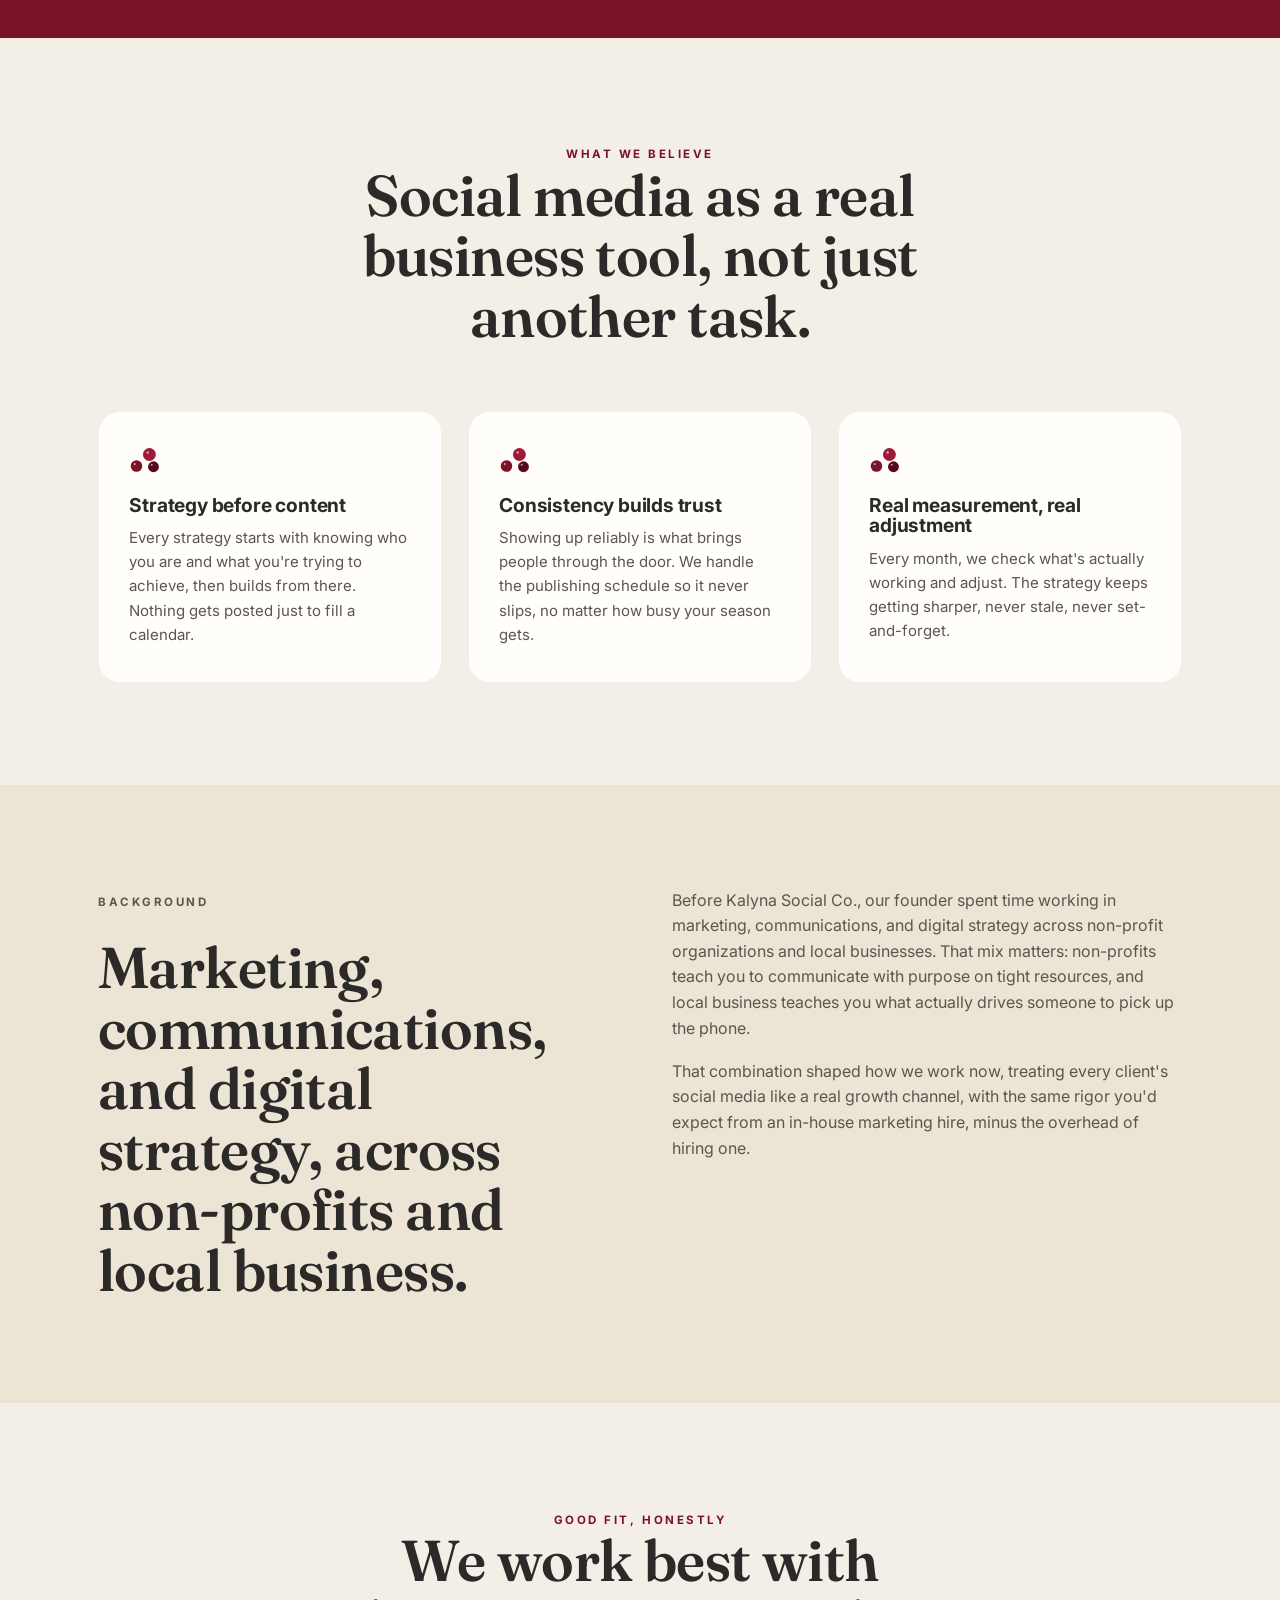
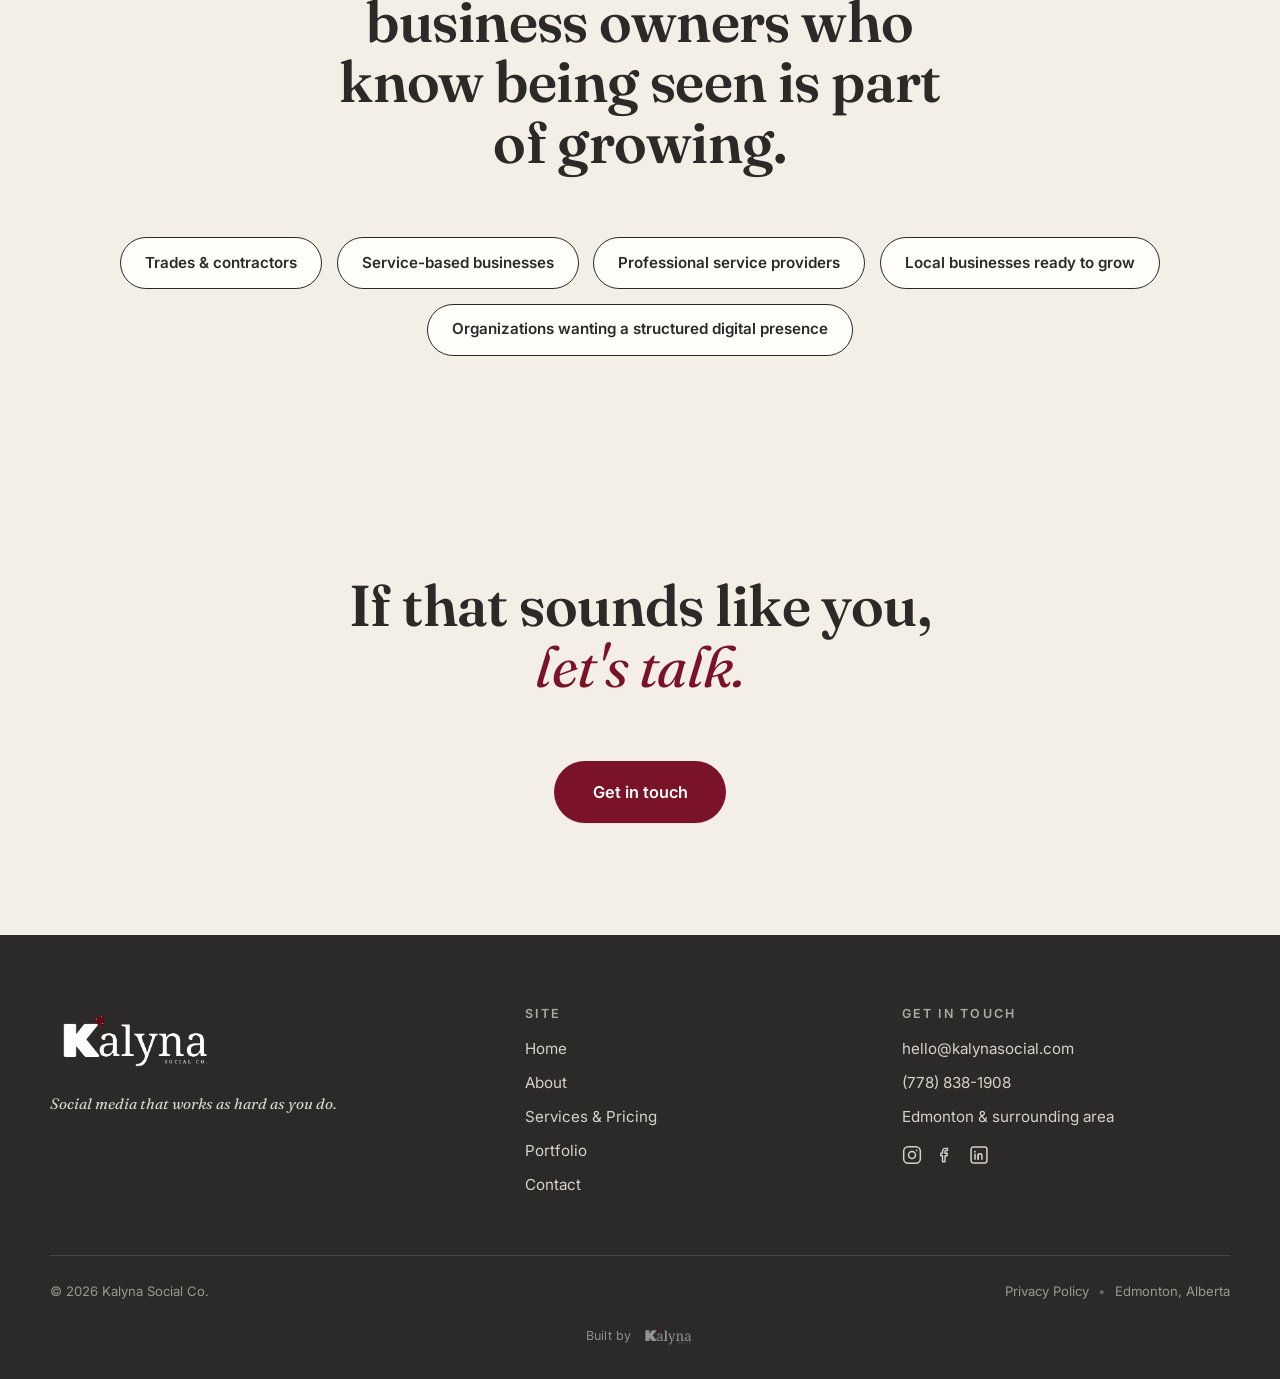
==== commit 5a883ccb: "Site updates: logos, footer credit, contact pre-fill, Suluu portfolio - Enlarge header and footer lo" ====
--- a/about.html
+++ b/about.html
@@ -174,6 +174,10 @@
     <span>© 2026 Kalyna Social Co.</span>
     <span class="footer-bottom-right"><a href="privacy.html">Privacy Policy</a><span class="footer-dot">•</span>Edmonton, Alberta</span>
   </div>
+  <div class="footer-credit">
+    <span>Built by</span>
+    <img src="images/logo-white-transparent.png" alt="Kalyna Social Co.">
+  </div>
 </footer>
 
 <script src="js/main.js"></script>
--- a/css/base.css
+++ b/css/base.css
@@ -225,7 +225,7 @@
   align-items: center;
 }
 .site-header .logo-link img {
-  height: 46px;
+  height: 60px;
   width: auto;
 }
 
@@ -290,6 +290,20 @@
 .nav-toggle.open span:nth-child(1) { transform: translateY(7px) rotate(45deg); }
 .nav-toggle.open span:nth-child(2) { opacity: 0; }
 .nav-toggle.open span:nth-child(3) { transform: translateY(-7px) rotate(-45deg); }
+
+.nav-social {
+  display: flex;
+  align-items: center;
+  gap: 0.85rem;
+}
+.nav-social a {
+  display: inline-flex;
+  color: var(--ink);
+  padding: 0;
+  transition: color 0.25s var(--ease-out), transform 0.25s var(--ease-out);
+}
+.nav-social a::after { display: none; }
+.nav-social a:hover { color: var(--berry); transform: translateY(-2px); }
 
 @media (max-width: 860px) {
   nav { position: static; }
@@ -311,6 +325,10 @@
   .nav-links a { color: var(--cream); font-size: 1.4rem; font-family: var(--font-display); }
   .nav-links a::after { background: var(--rose); }
   .nav-cta { margin-left: 0; }
+  .nav-social { gap: 1.7rem; margin-top: 0.4rem; }
+  .nav-social a { color: var(--cream); }
+  .nav-social a:hover { color: var(--rose); }
+  .nav-social svg { width: 26px; height: 26px; }
   .nav-toggle { display: flex; }
 }
 
@@ -352,7 +370,21 @@
 }
 .footer-grid a:hover { opacity: 1; color: var(--rose-pale); }
 
-.footer-logo img { height: 52px; margin-bottom: 1.1rem; }
+.footer-social {
+  display: flex;
+  gap: 0.85rem;
+  margin-top: 1rem;
+}
+.footer-social a {
+  display: inline-flex;
+  margin: 0;
+  opacity: 0.85;
+  color: var(--cream);
+  transition: opacity 0.25s, color 0.25s, transform 0.25s var(--ease-out);
+}
+.footer-social a:hover { opacity: 1; color: var(--rose-pale); transform: translateY(-2px); }
+
+.footer-logo img { height: 68px; margin-bottom: 1.1rem; }
 .footer-tagline { font-family: var(--font-display); font-style: italic; opacity: 0.7; font-size: 1.05rem; max-width: 30ch; }
 
 .footer-bottom {
@@ -382,6 +414,24 @@
   opacity: 0.6;
 }
 
+.footer-credit {
+  max-width: var(--container);
+  margin: 1.4rem auto 0;
+  display: flex;
+  align-items: center;
+  justify-content: center;
+  gap: 0.55rem;
+  font-size: 0.78rem;
+  letter-spacing: 0.02em;
+  color: var(--cream);
+  opacity: 0.5;
+}
+.footer-credit img {
+  height: 22px;
+  width: auto;
+  display: inline-block;
+}
+
 @media (max-width: 760px) {
   .footer-grid { grid-template-columns: 1fr; gap: 2.2rem; }
 }
--- a/css/about.css
+++ b/css/about.css
@@ -138,4 +138,5 @@
   font-weight: 600;
   font-size: 0.95rem;
   cursor: default;
+  text-align: center;
 }
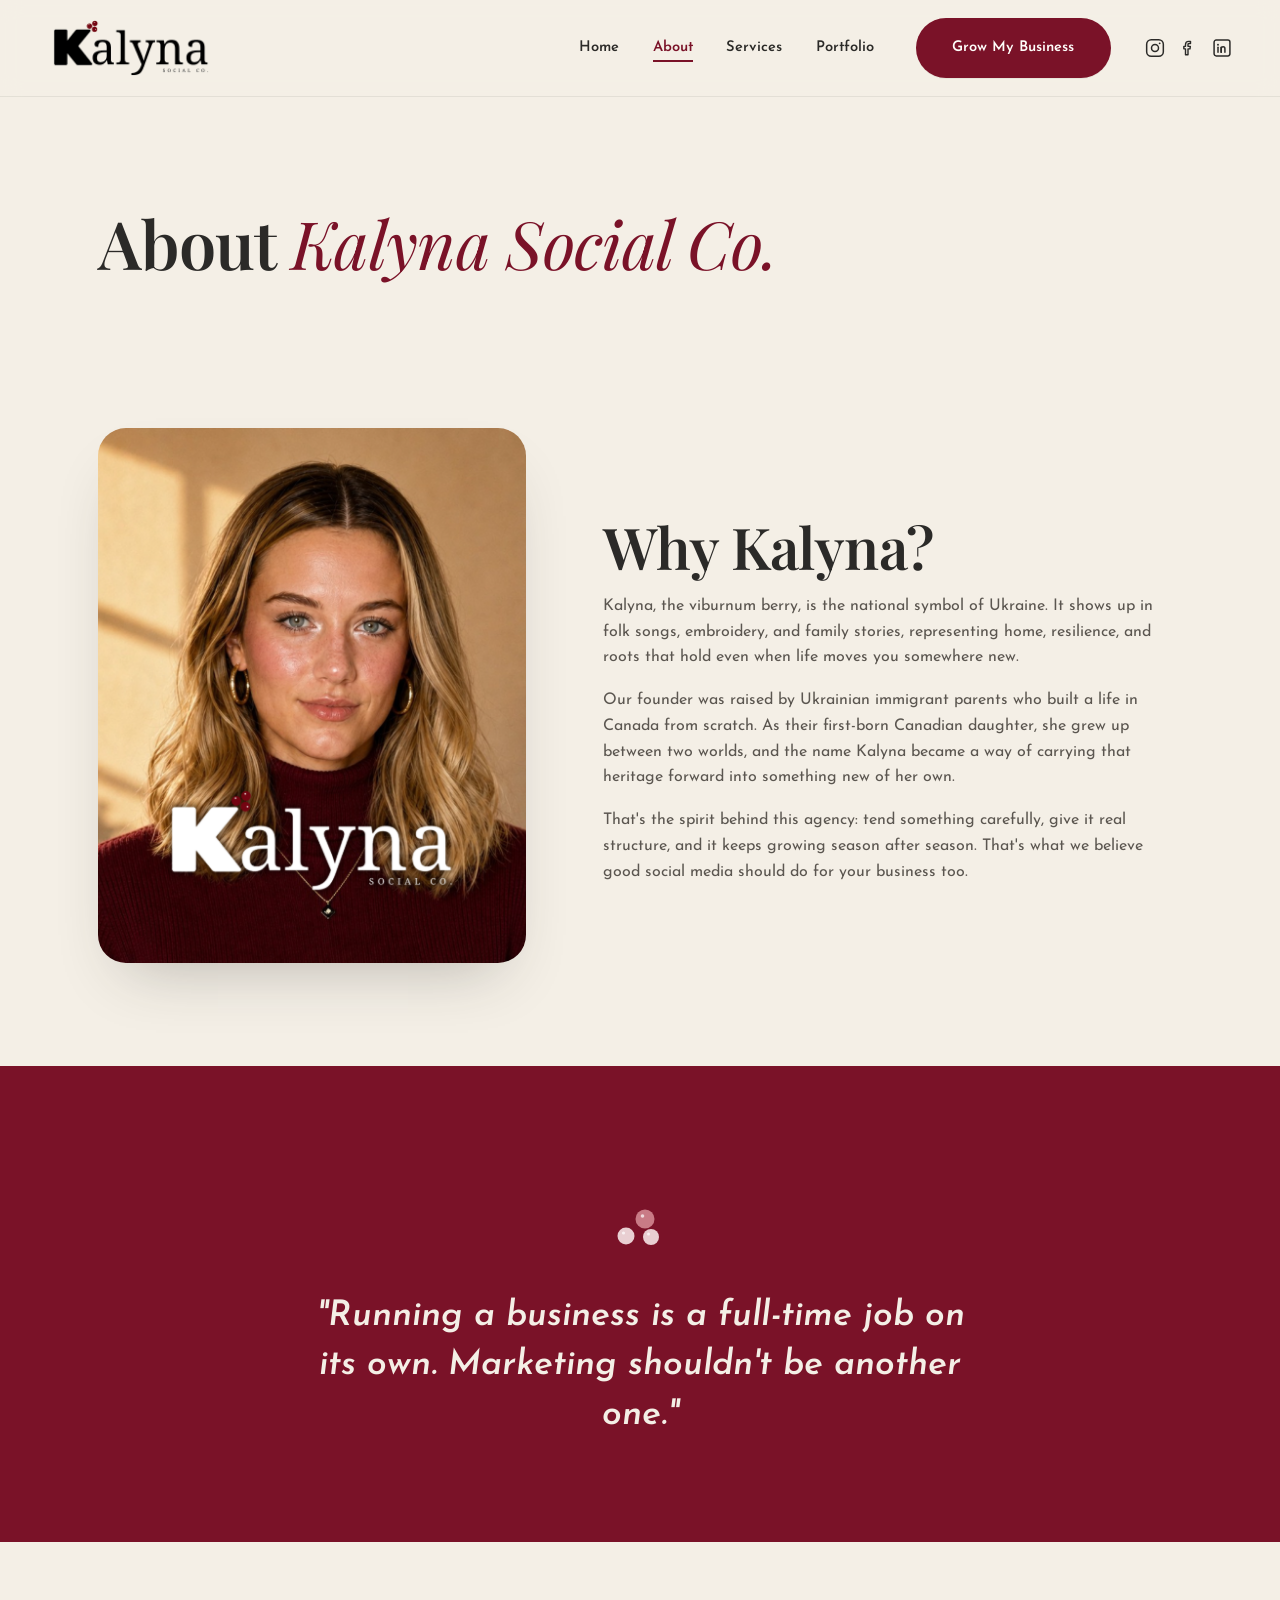
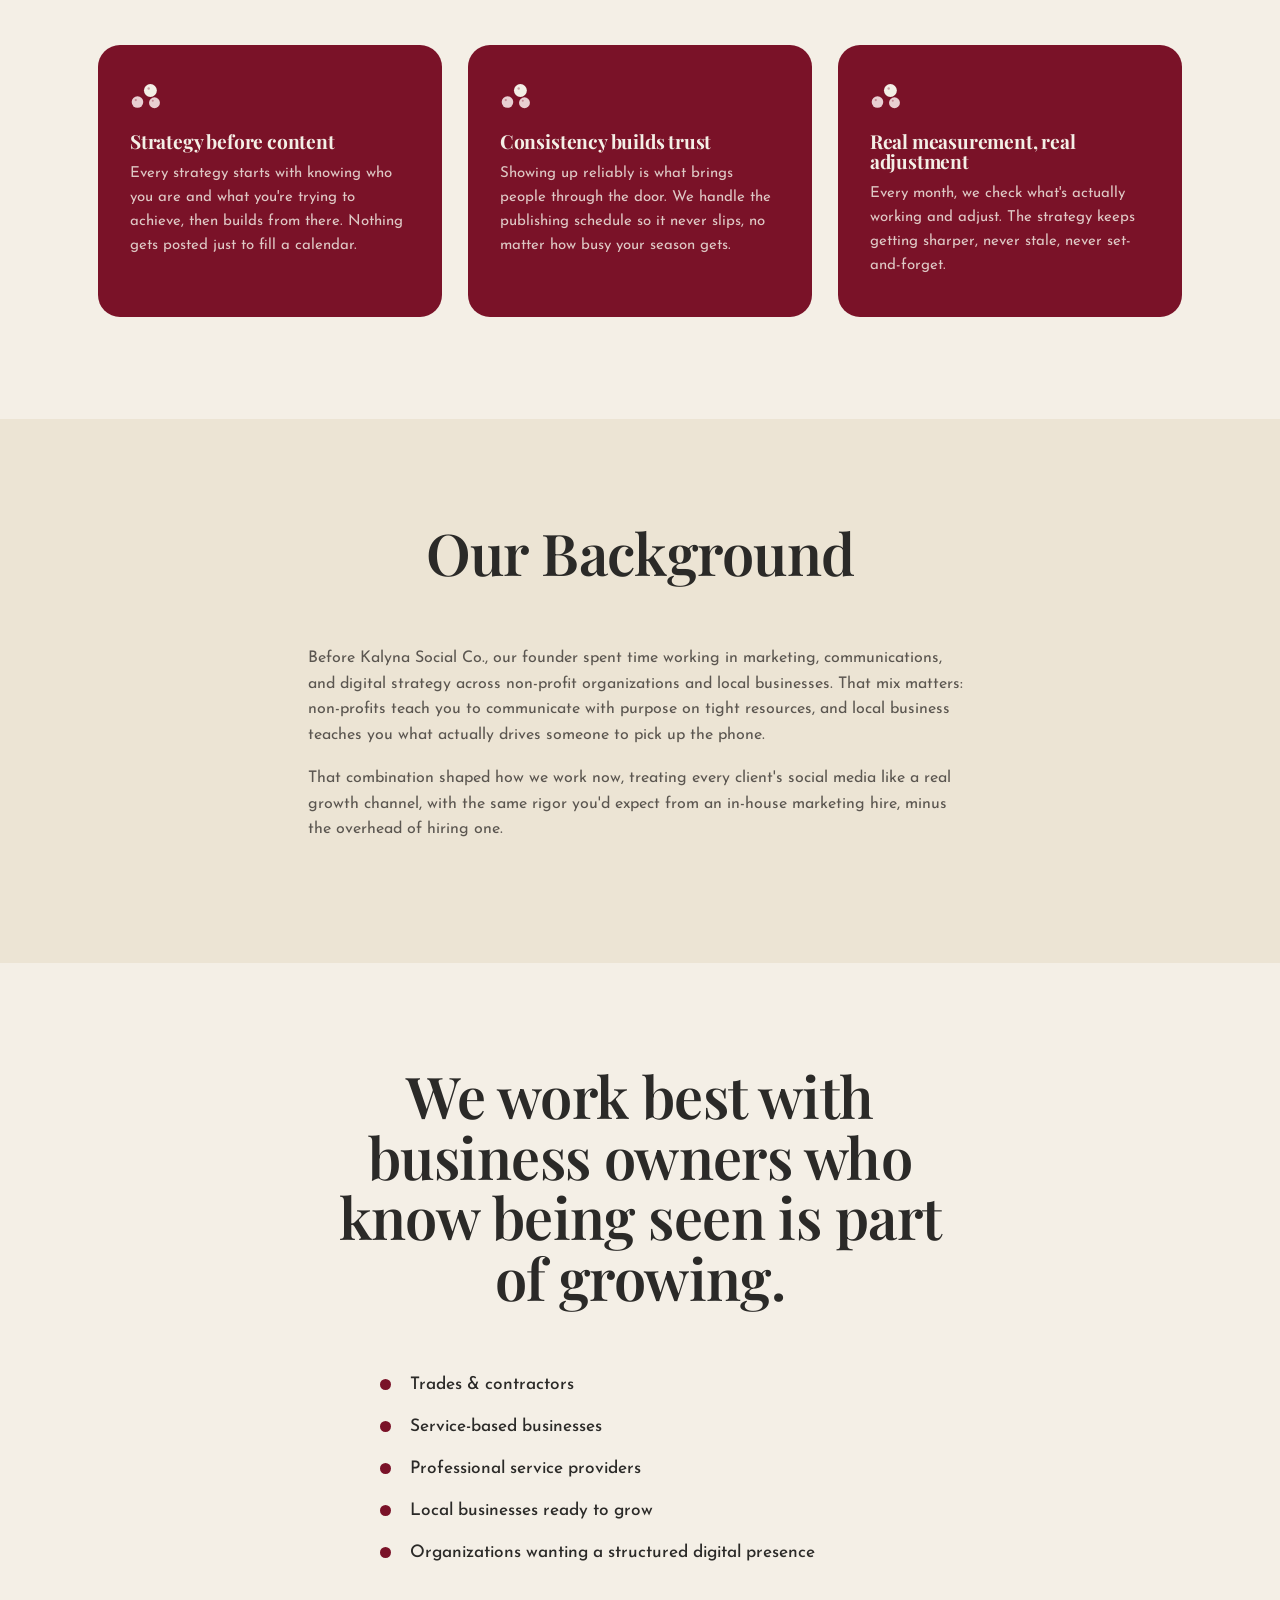
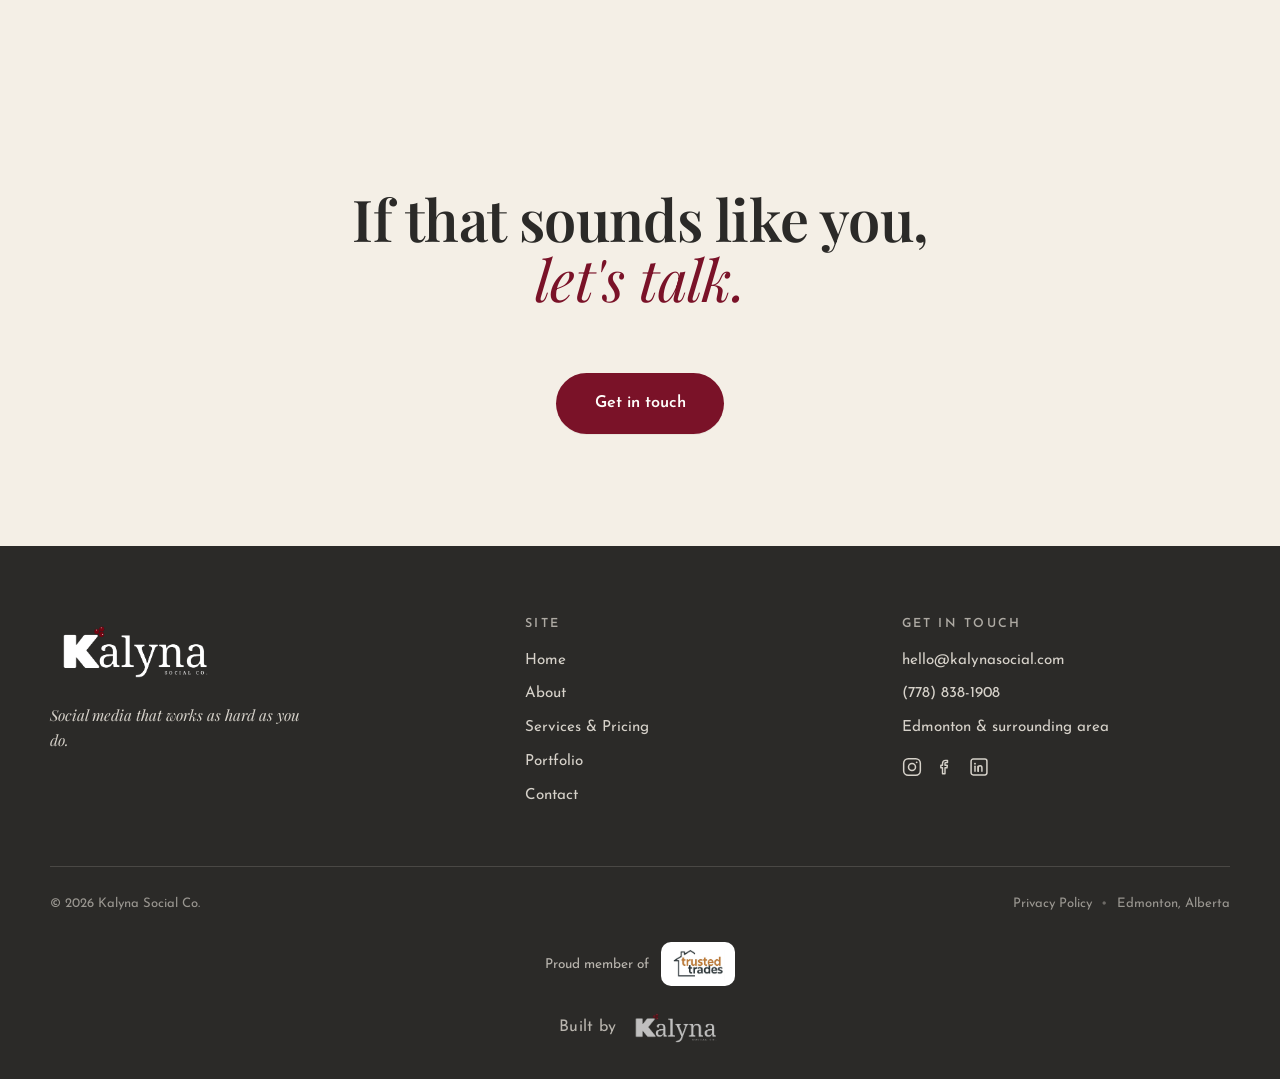
==== commit 5ed89d87: "Site-wide redesign pass: fonts, homepage, SEO, Trusted Trades - Fonts: Playfair Display (headings) +" ====
--- a/about.html
+++ b/about.html
@@ -5,6 +5,16 @@
 <meta name="viewport" content="width=device-width, initial-scale=1.0">
 <title>About | Kalyna Social Co.</title>
 <meta name="description" content="Meet Kalyna Social Co., an Edmonton-based social media agency founded by Anastasia Chernous, built on the same roots and resilience as the berry it's named for.">
+<link rel="canonical" href="https://kalynasocial.com/about.html">
+<meta name="geo.region" content="CA-AB">
+<meta name="geo.placename" content="Edmonton">
+<meta property="og:type" content="website">
+<meta property="og:site_name" content="Kalyna Social Co.">
+<meta property="og:title" content="About | Kalyna Social Co.">
+<meta property="og:description" content="Meet Kalyna Social Co., an Edmonton social media agency for trades and service-based businesses, founded by Anastasia Chernous.">
+<meta property="og:url" content="https://kalynasocial.com/about.html">
+<meta property="og:image" content="https://kalynasocial.com/images/logo.png">
+<meta property="og:locale" content="en_CA">
 <link rel="icon" type="image/png" href="images/favicon.png">
 <link rel="stylesheet" href="css/base.css">
 <link rel="stylesheet" href="css/about.css">
@@ -22,7 +32,7 @@
       <li><a href="about.html" class="active">About</a></li>
       <li><a href="services.html">Services</a></li>
       <li><a href="portfolio.html">Portfolio</a></li>
-      <li><a href="contact.html" class="nav-cta btn btn-primary">Let's Talk</a></li>
+      <li><a href="contact.html" class="nav-cta btn btn-primary">Grow My Business</a></li>
       <li class="nav-social">
         <a href="https://www.instagram.com/kalynasocial" target="_blank" rel="noopener" aria-label="Kalyna Social on Instagram"><svg width="20" height="20" viewBox="0 0 24 24" fill="none"><rect x="2" y="2" width="20" height="20" rx="5.5" stroke="currentColor" stroke-width="1.8"/><circle cx="12" cy="12" r="4.2" stroke="currentColor" stroke-width="1.8"/><circle cx="17.6" cy="6.4" r="1.1" fill="currentColor"/></svg></a>
         <a href="https://www.facebook.com/profile.php?id=61588219327180" target="_blank" rel="noopener" aria-label="Kalyna Social on Facebook"><svg width="20" height="20" viewBox="0 0 24 24" fill="none"><path d="M15 4h-2.2C10.1 4 9 5.4 9 7.8V10H7v3h2v7h3v-7h2.4l.4-3H12V8c0-.9.3-1.4 1.4-1.4H15V4Z" stroke="currentColor" stroke-width="1.7" stroke-linejoin="round"/></svg></a>
@@ -41,8 +51,7 @@
   <section class="about-hero">
     <div class="container about-hero-grid">
       <div class="reveal">
-        <p class="eyebrow">About Kalyna Social Co.</p>
-        <h1 class="display-1">Rooted in <span class="italic-serif">where we come from.</span><br>Built for where you're going.</h1>
+        <h1 class="display-1">About <span class="italic-serif">Kalyna Social Co.</span></h1>
       </div>
     </div>
   </section>
@@ -56,8 +65,7 @@
         </div>
       </div>
       <div class="story-copy reveal">
-        <p class="eyebrow">Why "Kalyna"</p>
-        <h2 class="display-2">A berry, a symbol, a thread back home.</h2>
+        <h2 class="display-2">Why Kalyna?</h2>
         <p>Kalyna, the viburnum berry, is the national symbol of Ukraine. It shows up in folk songs, embroidery, and family stories, representing home, resilience, and roots that hold even when life moves you somewhere new.</p>
         <p>Our founder was raised by Ukrainian immigrant parents who built a life in Canada from scratch. As their first-born Canadian daughter, she grew up between two worlds, and the name Kalyna became a way of carrying that heritage forward into something new of her own.</p>
         <p>That's the spirit behind this agency: tend something carefully, give it real structure, and it keeps growing season after season. That's what we believe good social media should do for your business too.</p>
@@ -78,23 +86,19 @@
   <!-- ============ WHAT WE BELIEVE ============ -->
   <section class="beliefs">
     <div class="container">
-      <div class="section-head center reveal">
-        <p class="eyebrow">What we believe</p>
-        <h2 class="display-2">Social media as a real business tool, not just another task.</h2>
-      </div>
       <div class="beliefs-grid reveal-stagger">
         <div class="belief-card stagger-item">
-          <span class="belief-mark"><svg viewBox="0 0 50 44" width="34" height="30" xmlns="http://www.w3.org/2000/svg"><circle cx="11" cy="28" r="8.5" fill="var(--berry)"/><circle cx="30" cy="11" r="9.5" fill="var(--berry-bright)"/><circle cx="36" cy="29" r="8" fill="var(--berry-deep)"/><circle cx="8.5" cy="25" r="1.6" fill="rgba(255,255,255,0.6)"/><circle cx="27.5" cy="8" r="1.8" fill="rgba(255,255,255,0.6)"/><circle cx="33.5" cy="26" r="1.5" fill="rgba(255,255,255,0.6)"/></svg></span>
+          <span class="belief-mark"><svg viewBox="0 0 50 44" width="34" height="30" xmlns="http://www.w3.org/2000/svg"><circle cx="11" cy="28" r="8.5" fill="var(--rose-pale)"/><circle cx="30" cy="11" r="9.5" fill="var(--cream)"/><circle cx="36" cy="29" r="8" fill="var(--rose-pale)"/><circle cx="8.5" cy="25" r="1.6" fill="rgba(122,18,40,0.35)"/><circle cx="27.5" cy="8" r="1.8" fill="rgba(122,18,40,0.35)"/><circle cx="33.5" cy="26" r="1.5" fill="rgba(122,18,40,0.35)"/></svg></span>
           <h3>Strategy before content</h3>
           <p>Every strategy starts with knowing who you are and what you're trying to achieve, then builds from there. Nothing gets posted just to fill a calendar.</p>
         </div>
         <div class="belief-card stagger-item">
-          <span class="belief-mark"><svg viewBox="0 0 50 44" width="34" height="30" xmlns="http://www.w3.org/2000/svg"><circle cx="11" cy="28" r="8.5" fill="var(--berry)"/><circle cx="30" cy="11" r="9.5" fill="var(--berry-bright)"/><circle cx="36" cy="29" r="8" fill="var(--berry-deep)"/><circle cx="8.5" cy="25" r="1.6" fill="rgba(255,255,255,0.6)"/><circle cx="27.5" cy="8" r="1.8" fill="rgba(255,255,255,0.6)"/><circle cx="33.5" cy="26" r="1.5" fill="rgba(255,255,255,0.6)"/></svg></span>
+          <span class="belief-mark"><svg viewBox="0 0 50 44" width="34" height="30" xmlns="http://www.w3.org/2000/svg"><circle cx="11" cy="28" r="8.5" fill="var(--rose-pale)"/><circle cx="30" cy="11" r="9.5" fill="var(--cream)"/><circle cx="36" cy="29" r="8" fill="var(--rose-pale)"/><circle cx="8.5" cy="25" r="1.6" fill="rgba(122,18,40,0.35)"/><circle cx="27.5" cy="8" r="1.8" fill="rgba(122,18,40,0.35)"/><circle cx="33.5" cy="26" r="1.5" fill="rgba(122,18,40,0.35)"/></svg></span>
           <h3>Consistency builds trust</h3>
           <p>Showing up reliably is what brings people through the door. We handle the publishing schedule so it never slips, no matter how busy your season gets.</p>
         </div>
         <div class="belief-card stagger-item">
-          <span class="belief-mark"><svg viewBox="0 0 50 44" width="34" height="30" xmlns="http://www.w3.org/2000/svg"><circle cx="11" cy="28" r="8.5" fill="var(--berry)"/><circle cx="30" cy="11" r="9.5" fill="var(--berry-bright)"/><circle cx="36" cy="29" r="8" fill="var(--berry-deep)"/><circle cx="8.5" cy="25" r="1.6" fill="rgba(255,255,255,0.6)"/><circle cx="27.5" cy="8" r="1.8" fill="rgba(255,255,255,0.6)"/><circle cx="33.5" cy="26" r="1.5" fill="rgba(255,255,255,0.6)"/></svg></span>
+          <span class="belief-mark"><svg viewBox="0 0 50 44" width="34" height="30" xmlns="http://www.w3.org/2000/svg"><circle cx="11" cy="28" r="8.5" fill="var(--rose-pale)"/><circle cx="30" cy="11" r="9.5" fill="var(--cream)"/><circle cx="36" cy="29" r="8" fill="var(--rose-pale)"/><circle cx="8.5" cy="25" r="1.6" fill="rgba(122,18,40,0.35)"/><circle cx="27.5" cy="8" r="1.8" fill="rgba(122,18,40,0.35)"/><circle cx="33.5" cy="26" r="1.5" fill="rgba(122,18,40,0.35)"/></svg></span>
           <h3>Real measurement, real adjustment</h3>
           <p>Every month, we check what's actually working and adjust. The strategy keeps getting sharper, never stale, never set-and-forget.</p>
         </div>
@@ -104,12 +108,11 @@
 
   <!-- ============ BACKGROUND / CREDIBILITY ============ -->
   <section class="background-sec">
-    <div class="container background-grid">
-      <div class="reveal">
-        <p class="eyebrow">Background</p>
-        <h2 class="display-2">Marketing, communications, and digital strategy, across non-profits and local business.</h2>
+    <div class="container-narrow">
+      <div class="section-head center reveal">
+        <h2 class="display-2">Our Background</h2>
       </div>
-      <div class="reveal">
+      <div class="reveal background-copy">
         <p>Before Kalyna Social Co., our founder spent time working in marketing, communications, and digital strategy across non-profit organizations and local businesses. That mix matters: non-profits teach you to communicate with purpose on tight resources, and local business teaches you what actually drives someone to pick up the phone.</p>
         <p>That combination shaped how we work now, treating every client's social media like a real growth channel, with the same rigor you'd expect from an in-house marketing hire, minus the overhead of hiring one.</p>
       </div>
@@ -120,16 +123,15 @@
   <section class="fit-check">
     <div class="container">
       <div class="section-head center reveal">
-        <p class="eyebrow">Good fit, honestly</p>
         <h2 class="display-2">We work best with business owners who know being seen is part of growing.</h2>
       </div>
-      <div class="fit-grid reveal-stagger">
-        <div class="fit-item stagger-item">Trades &amp; contractors</div>
-        <div class="fit-item stagger-item">Service-based businesses</div>
-        <div class="fit-item stagger-item">Professional service providers</div>
-        <div class="fit-item stagger-item">Local businesses ready to grow</div>
-        <div class="fit-item stagger-item">Organizations wanting a structured digital presence</div>
-      </div>
+      <ul class="fit-list reveal">
+        <li>Trades &amp; contractors</li>
+        <li>Service-based businesses</li>
+        <li>Professional service providers</li>
+        <li>Local businesses ready to grow</li>
+        <li>Organizations wanting a structured digital presence</li>
+      </ul>
     </div>
   </section>
 
@@ -174,6 +176,10 @@
     <span>© 2026 Kalyna Social Co.</span>
     <span class="footer-bottom-right"><a href="privacy.html">Privacy Policy</a><span class="footer-dot">•</span>Edmonton, Alberta</span>
   </div>
+  <div class="footer-tt">
+    <span>Proud member of</span>
+    <a href="https://thetrustedtrades.ca" target="_blank" rel="noopener"><img src="images/trusted-trades-logo.png" alt="Trusted Trades member"></a>
+  </div>
   <div class="footer-credit">
     <span>Built by</span>
     <img src="images/logo-white-transparent.png" alt="Kalyna Social Co.">
--- a/css/base.css
+++ b/css/base.css
@@ -2,7 +2,7 @@
    KALYNA SOCIAL CO. — Design Tokens & Base
    ============================================ */
 
-@import url('https://fonts.googleapis.com/css2?family=Fraunces:ital,opsz,wght@0,9..144,300..900;1,9..144,300..900&family=Inter:wght@400;500;600;700;800&display=swap');
+@import url('https://fonts.googleapis.com/css2?family=Playfair+Display:ital,wght@0,400..900;1,400..900&family=Josefin+Sans:ital,wght@0,300..700;1,300..700&display=swap');
 
 :root {
   /* Color */
@@ -19,8 +19,8 @@
   --gold-line:     #B8A88A;
 
   /* Type */
-  --font-display: 'Fraunces', serif;
-  --font-body: 'Inter', sans-serif;
+  --font-display: 'Playfair Display', serif;
+  --font-body: 'Josefin Sans', sans-serif;
 
   /* Layout */
   --container: 1180px;
@@ -414,20 +414,42 @@
   opacity: 0.6;
 }
 
+.footer-tt {
+  max-width: var(--container);
+  margin: 1.8rem auto 0;
+  display: flex;
+  align-items: center;
+  justify-content: center;
+  gap: 0.75rem;
+}
+.footer-tt span {
+  color: var(--cream);
+  opacity: 0.7;
+  font-size: 0.85rem;
+}
+.footer-tt img {
+  height: 44px;
+  width: auto;
+  display: block;
+  background: #fff;
+  border-radius: 10px;
+  padding: 5px 10px;
+}
+
 .footer-credit {
   max-width: var(--container);
   margin: 1.4rem auto 0;
   display: flex;
   align-items: center;
   justify-content: center;
-  gap: 0.55rem;
-  font-size: 0.78rem;
+  gap: 0.7rem;
+  font-size: 1rem;
   letter-spacing: 0.02em;
   color: var(--cream);
-  opacity: 0.5;
+  opacity: 0.7;
 }
 .footer-credit img {
-  height: 22px;
+  height: 38px;
   width: auto;
   display: inline-block;
 }
--- a/css/about.css
+++ b/css/about.css
@@ -85,10 +85,16 @@
 }
 
 .belief-card {
-  background: var(--paper);
+  background: var(--berry);
+  color: var(--cream);
   border-radius: 22px;
-  padding: 2.2rem 1.9rem;
-  border: 1px solid rgba(43,42,40,0.06);
+  padding: 2.4rem 2rem;
+  border: none;
+  transition: transform 0.4s var(--ease-out), box-shadow 0.4s var(--ease-out);
+}
+.belief-card:hover {
+  transform: translateY(-6px);
+  box-shadow: 0 24px 44px -20px rgba(122,18,40,0.5);
 }
 
 .belief-mark {
@@ -96,8 +102,8 @@
   margin-bottom: 1.1rem;
 }
 
-.belief-card h3 { font-size: 1.2rem; margin-bottom: 0.7rem; font-family: var(--font-body); font-weight: 700; }
-.belief-card p { color: var(--ink-soft); font-size: 0.94rem; }
+.belief-card h3 { font-size: 1.2rem; margin-bottom: 0.7rem; font-family: var(--font-display); font-weight: 700; color: var(--cream); }
+.belief-card p { color: rgba(244,239,230,0.82); font-size: 0.94rem; }
 
 @media (max-width: 860px) {
   .beliefs-grid { grid-template-columns: 1fr; }
@@ -123,20 +129,33 @@
 
 /* ---------- Fit check ---------- */
 
-.fit-grid {
-  display: flex;
-  flex-wrap: wrap;
-  gap: 0.9rem;
-  justify-content: center;
+.background-copy p {
+  color: var(--ink-soft);
+  margin-bottom: 1.1rem;
 }
 
-.fit-item {
-  background: var(--paper);
-  border: 1.5px solid var(--ink);
-  border-radius: 999px;
-  padding: 0.8rem 1.5rem;
-  font-weight: 600;
-  font-size: 0.95rem;
-  cursor: default;
-  text-align: center;
+.fit-list {
+  list-style: none;
+  max-width: 520px;
+  margin: 0 auto;
+  display: flex;
+  flex-direction: column;
+  gap: 0.9rem;
 }
+.fit-list li {
+  position: relative;
+  padding-left: 1.9rem;
+  font-size: 1.08rem;
+  font-weight: 500;
+  color: var(--ink);
+}
+.fit-list li::before {
+  content: '';
+  position: absolute;
+  left: 0;
+  top: 0.45em;
+  width: 11px;
+  height: 11px;
+  border-radius: 50%;
+  background: var(--berry);
+}
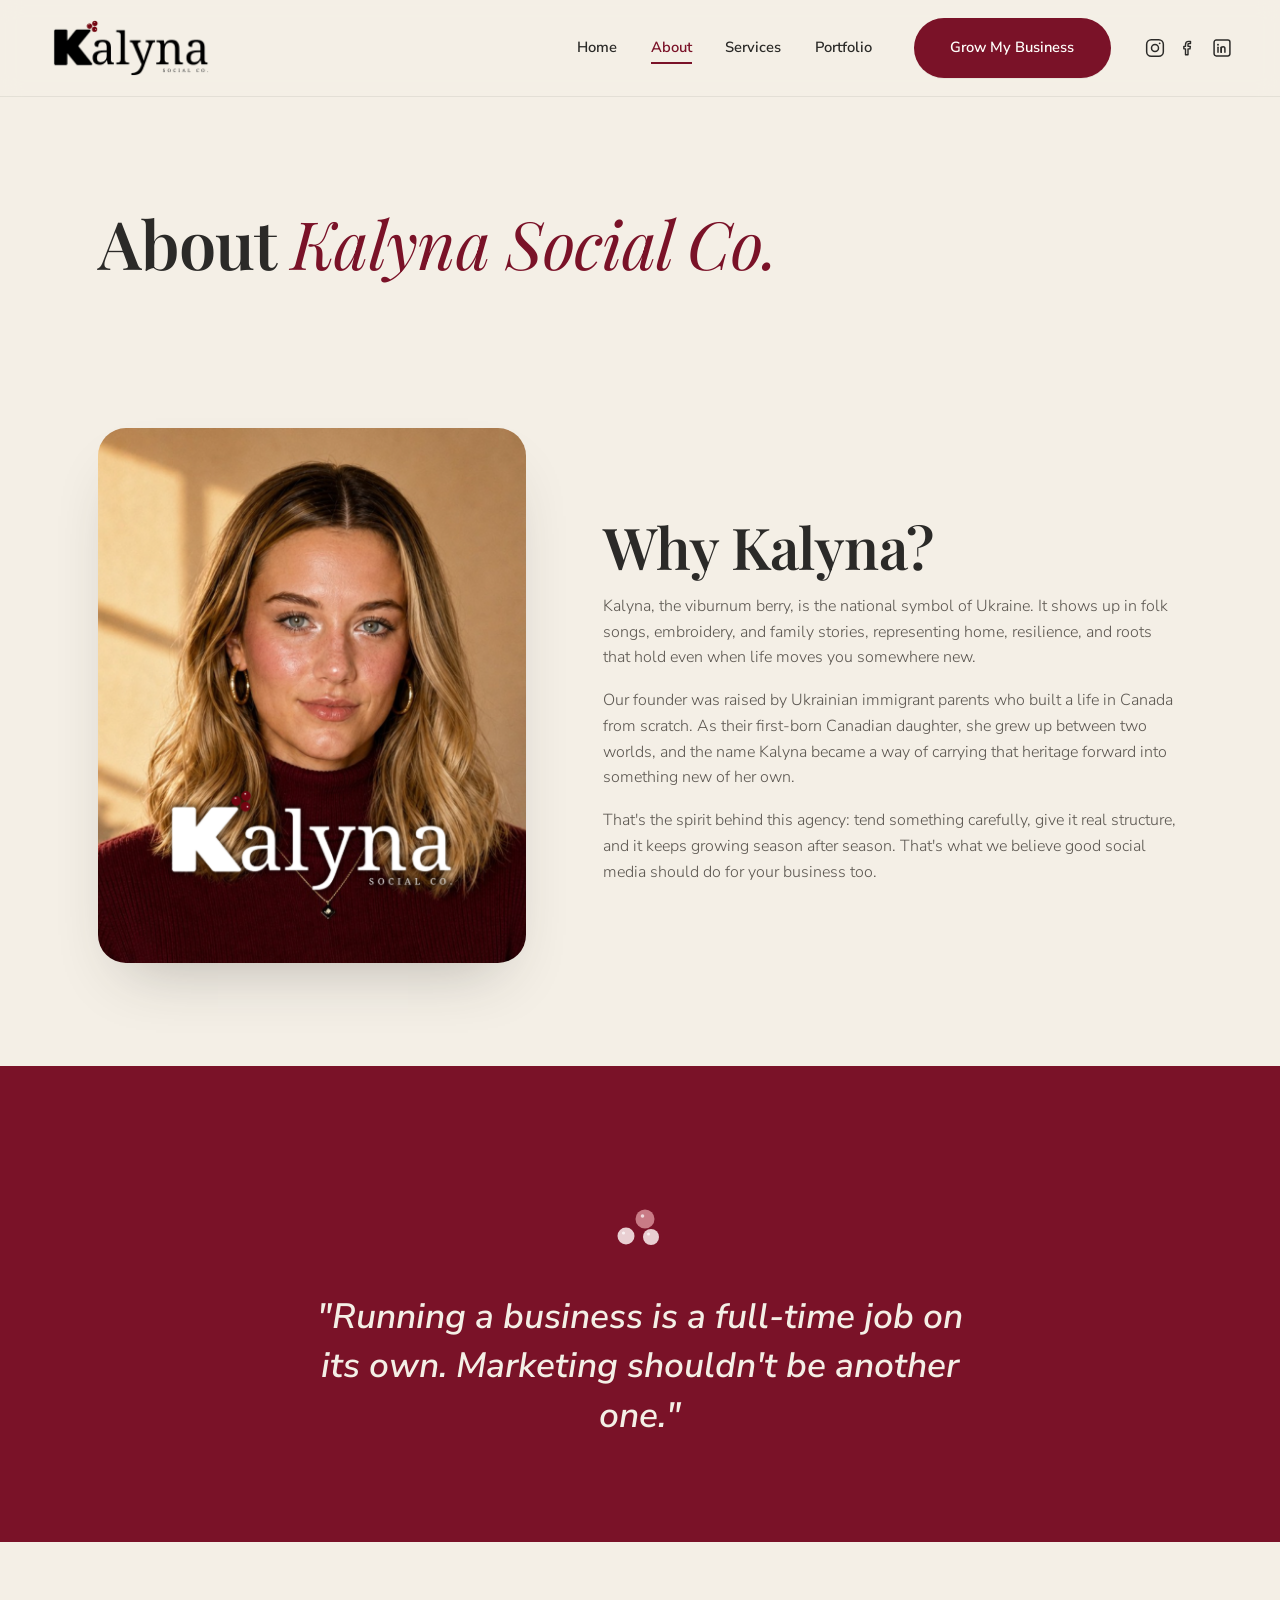
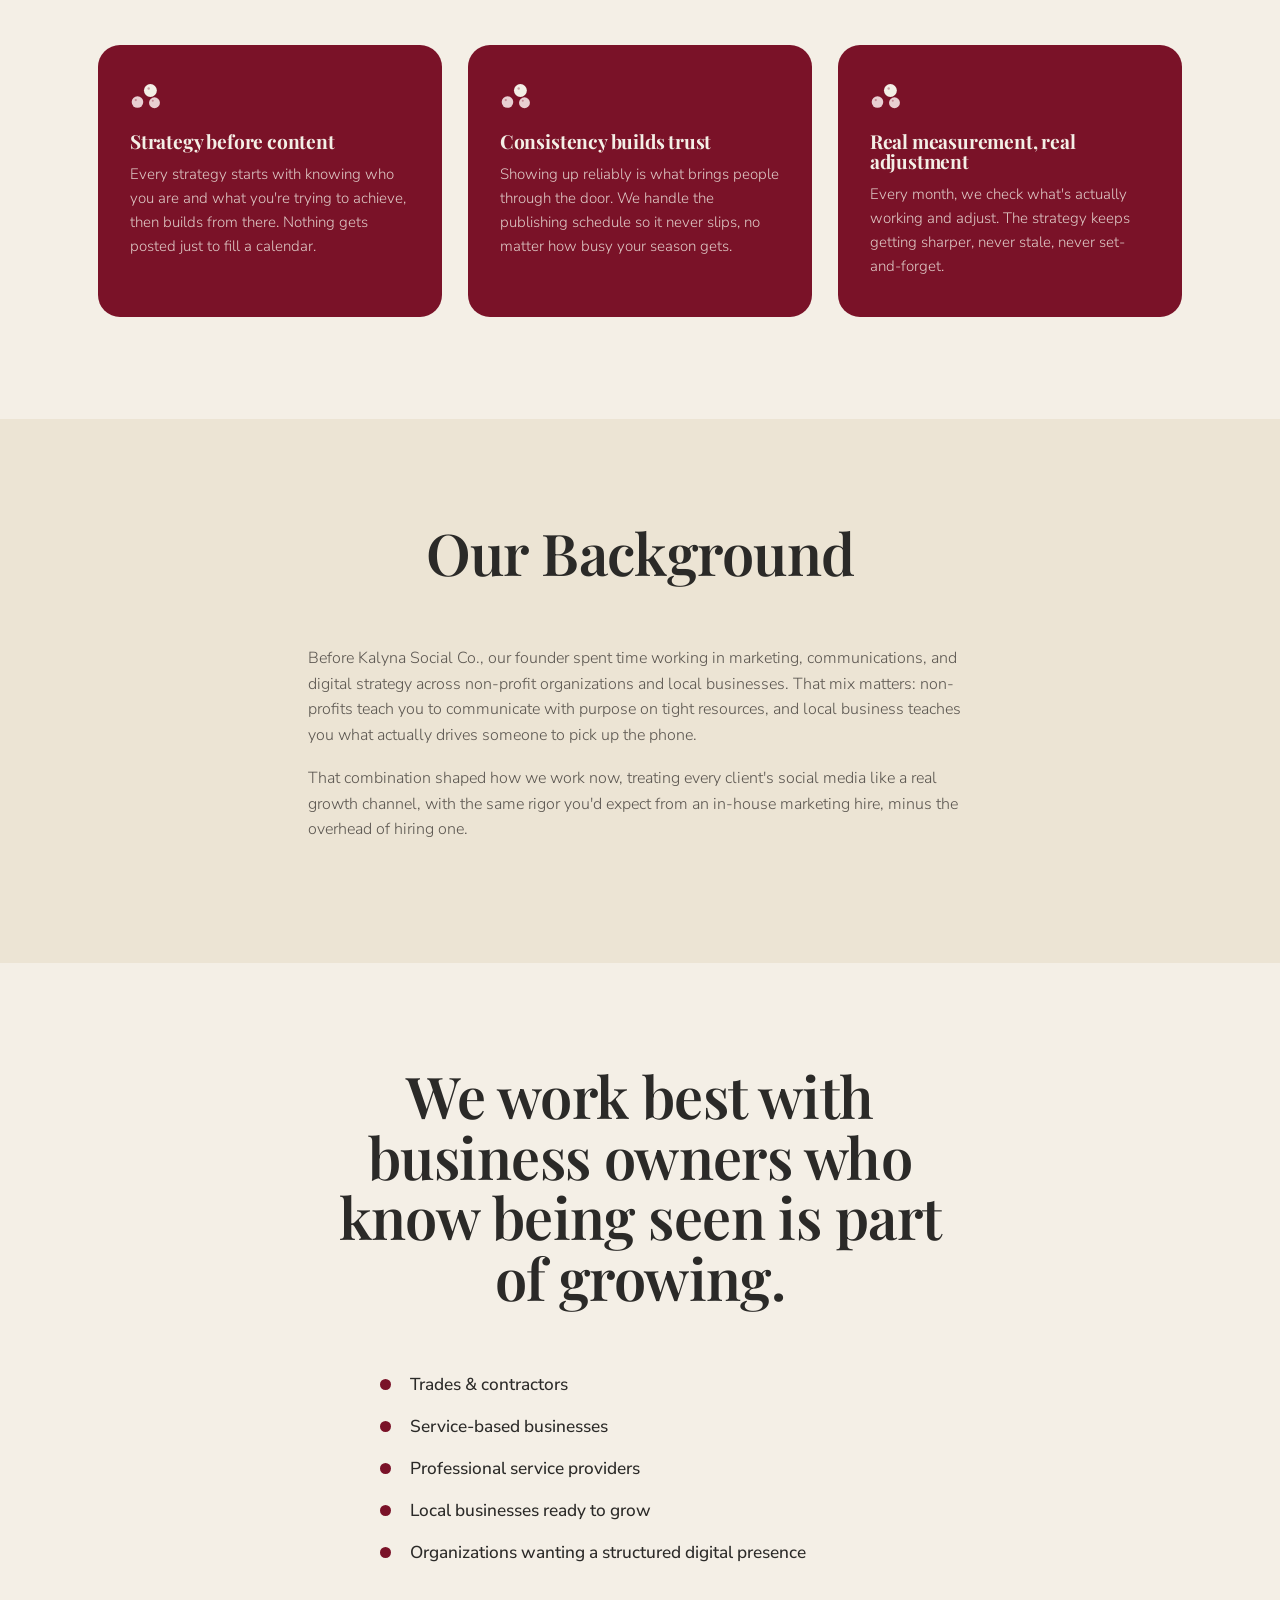
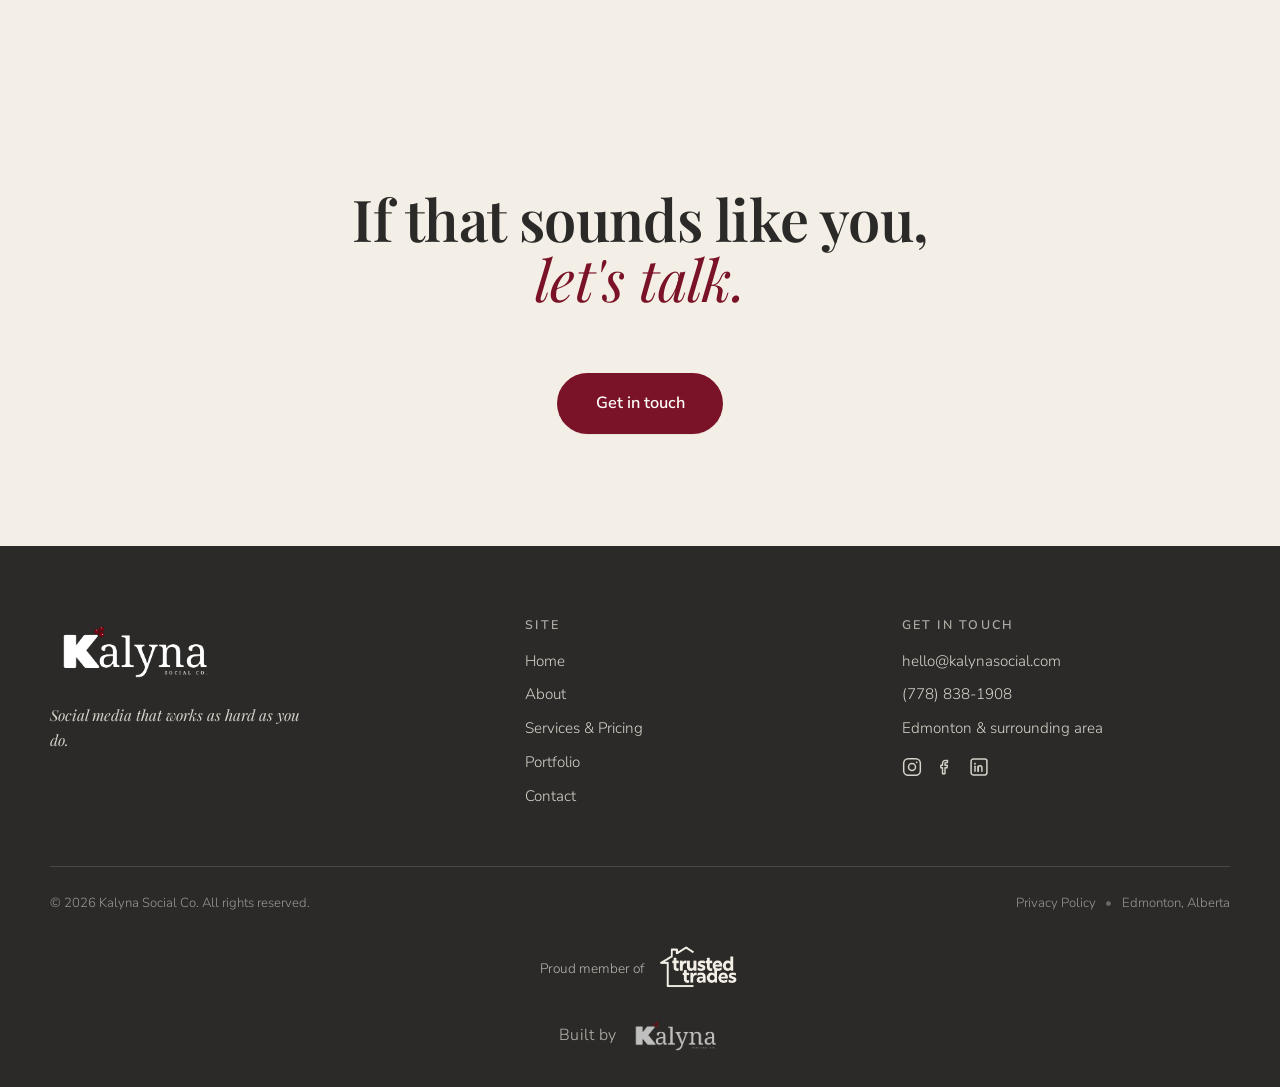
==== commit 331a1926: "Font swap to Avenir, transparent Trusted Trades logo, footer + services tweaks - Body font -> Avenir" ====
--- a/about.html
+++ b/about.html
@@ -173,12 +173,12 @@
     </div>
   </div>
   <div class="footer-bottom">
-    <span>© 2026 Kalyna Social Co.</span>
+    <span>© 2026 Kalyna Social Co. All rights reserved.</span>
     <span class="footer-bottom-right"><a href="privacy.html">Privacy Policy</a><span class="footer-dot">•</span>Edmonton, Alberta</span>
   </div>
   <div class="footer-tt">
     <span>Proud member of</span>
-    <a href="https://thetrustedtrades.ca" target="_blank" rel="noopener"><img src="images/trusted-trades-logo.png" alt="Trusted Trades member"></a>
+    <a href="https://thetrustedtrades.ca" target="_blank" rel="noopener"><img src="images/trusted-trades-logo-light.png" alt="Trusted Trades member"></a>
   </div>
   <div class="footer-credit">
     <span>Built by</span>
--- a/css/base.css
+++ b/css/base.css
@@ -2,7 +2,7 @@
    KALYNA SOCIAL CO. — Design Tokens & Base
    ============================================ */
 
-@import url('https://fonts.googleapis.com/css2?family=Playfair+Display:ital,wght@0,400..900;1,400..900&family=Josefin+Sans:ital,wght@0,300..700;1,300..700&display=swap');
+@import url('https://fonts.googleapis.com/css2?family=Playfair+Display:ital,wght@0,400..900;1,400..900&family=Nunito+Sans:ital,wght@0,300;0,400;0,600;0,700;1,300;1,400&display=swap');
 
 :root {
   /* Color */
@@ -20,7 +20,9 @@
 
   /* Type */
   --font-display: 'Playfair Display', serif;
-  --font-body: 'Josefin Sans', sans-serif;
+  /* Avenir is a licensed font (no free web version); real Avenir shows on
+     devices that have it, Nunito Sans is the closest free web fallback. */
+  --font-body: 'Avenir Next', 'Avenir', 'Nunito Sans', sans-serif;
 
   /* Layout */
   --container: 1180px;
@@ -52,6 +54,7 @@
   color: var(--ink);
   font-family: var(--font-body);
   font-size: 16px;
+  font-weight: 300;
   line-height: 1.6;
   -webkit-font-smoothing: antialiased;
   overflow-x: hidden;
@@ -428,12 +431,9 @@
   font-size: 0.85rem;
 }
 .footer-tt img {
-  height: 44px;
+  height: 52px;
   width: auto;
   display: block;
-  background: #fff;
-  border-radius: 10px;
-  padding: 5px 10px;
 }
 
 .footer-credit {
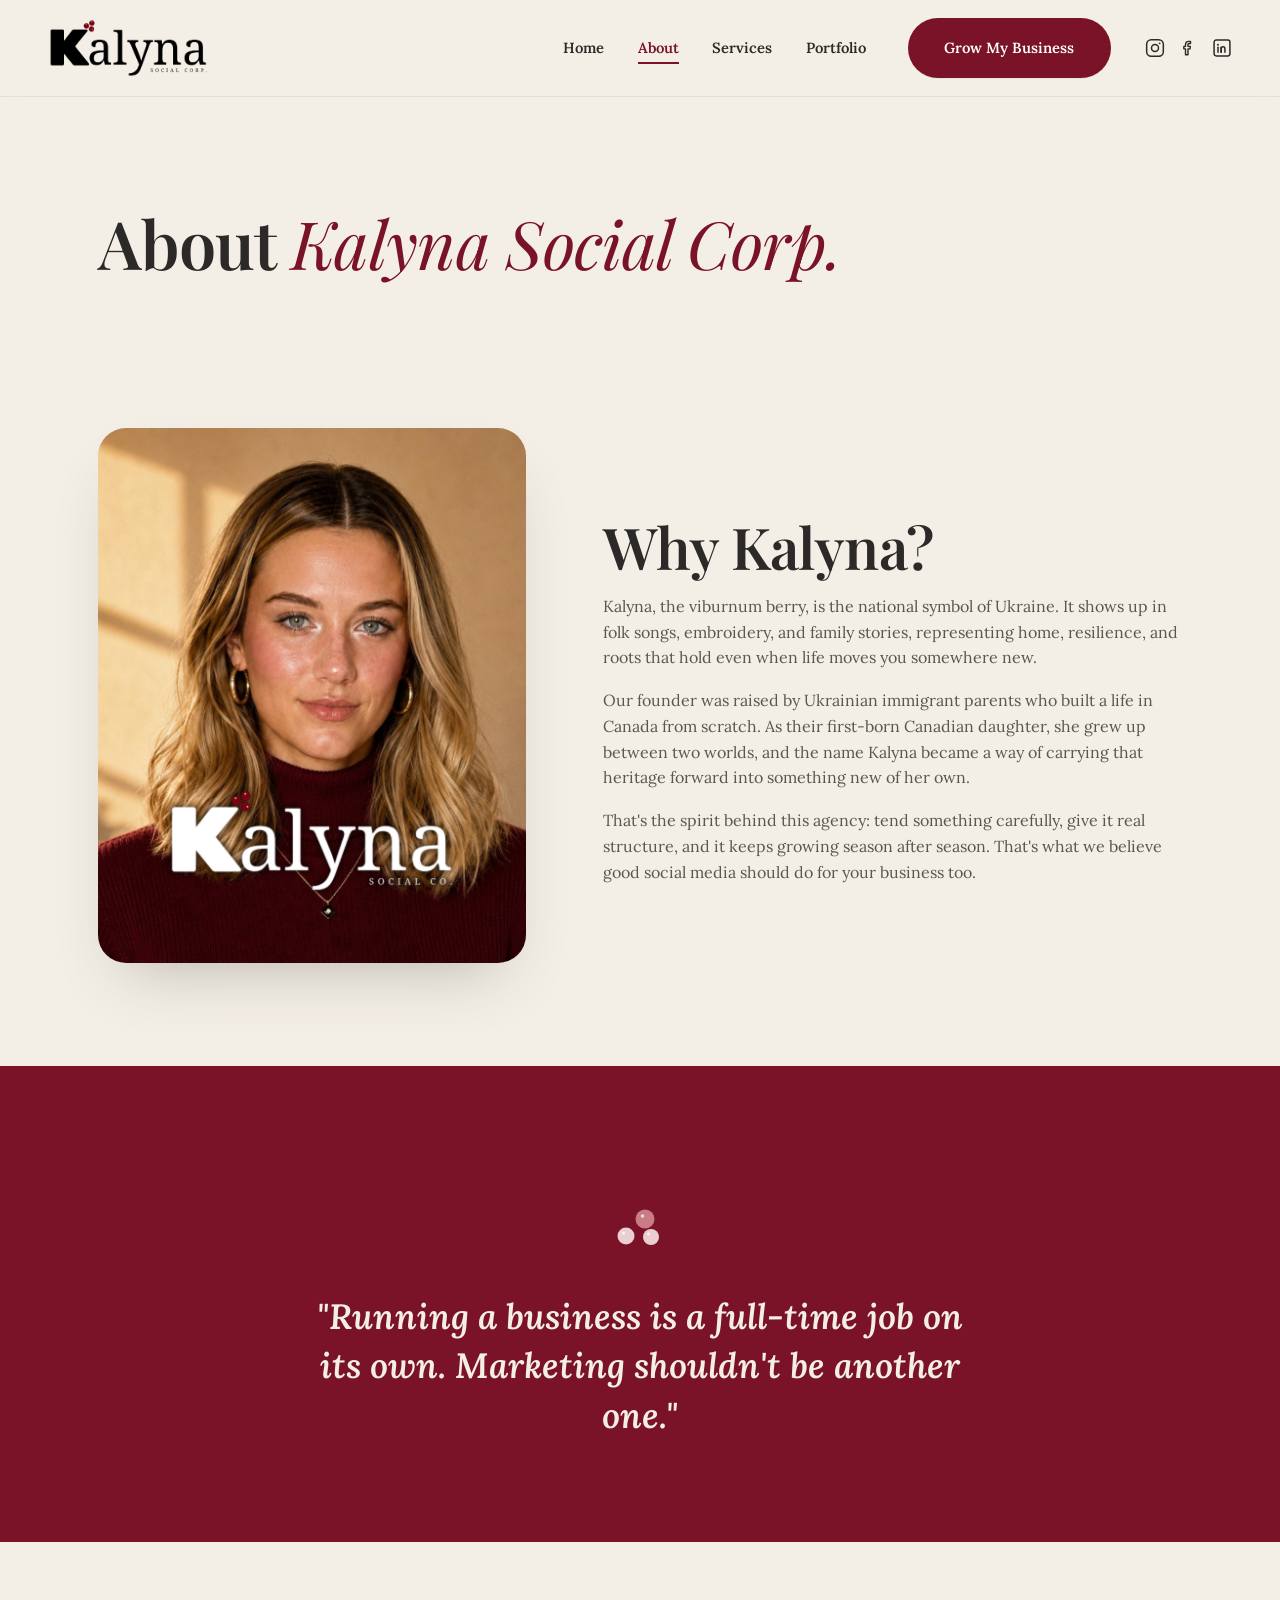
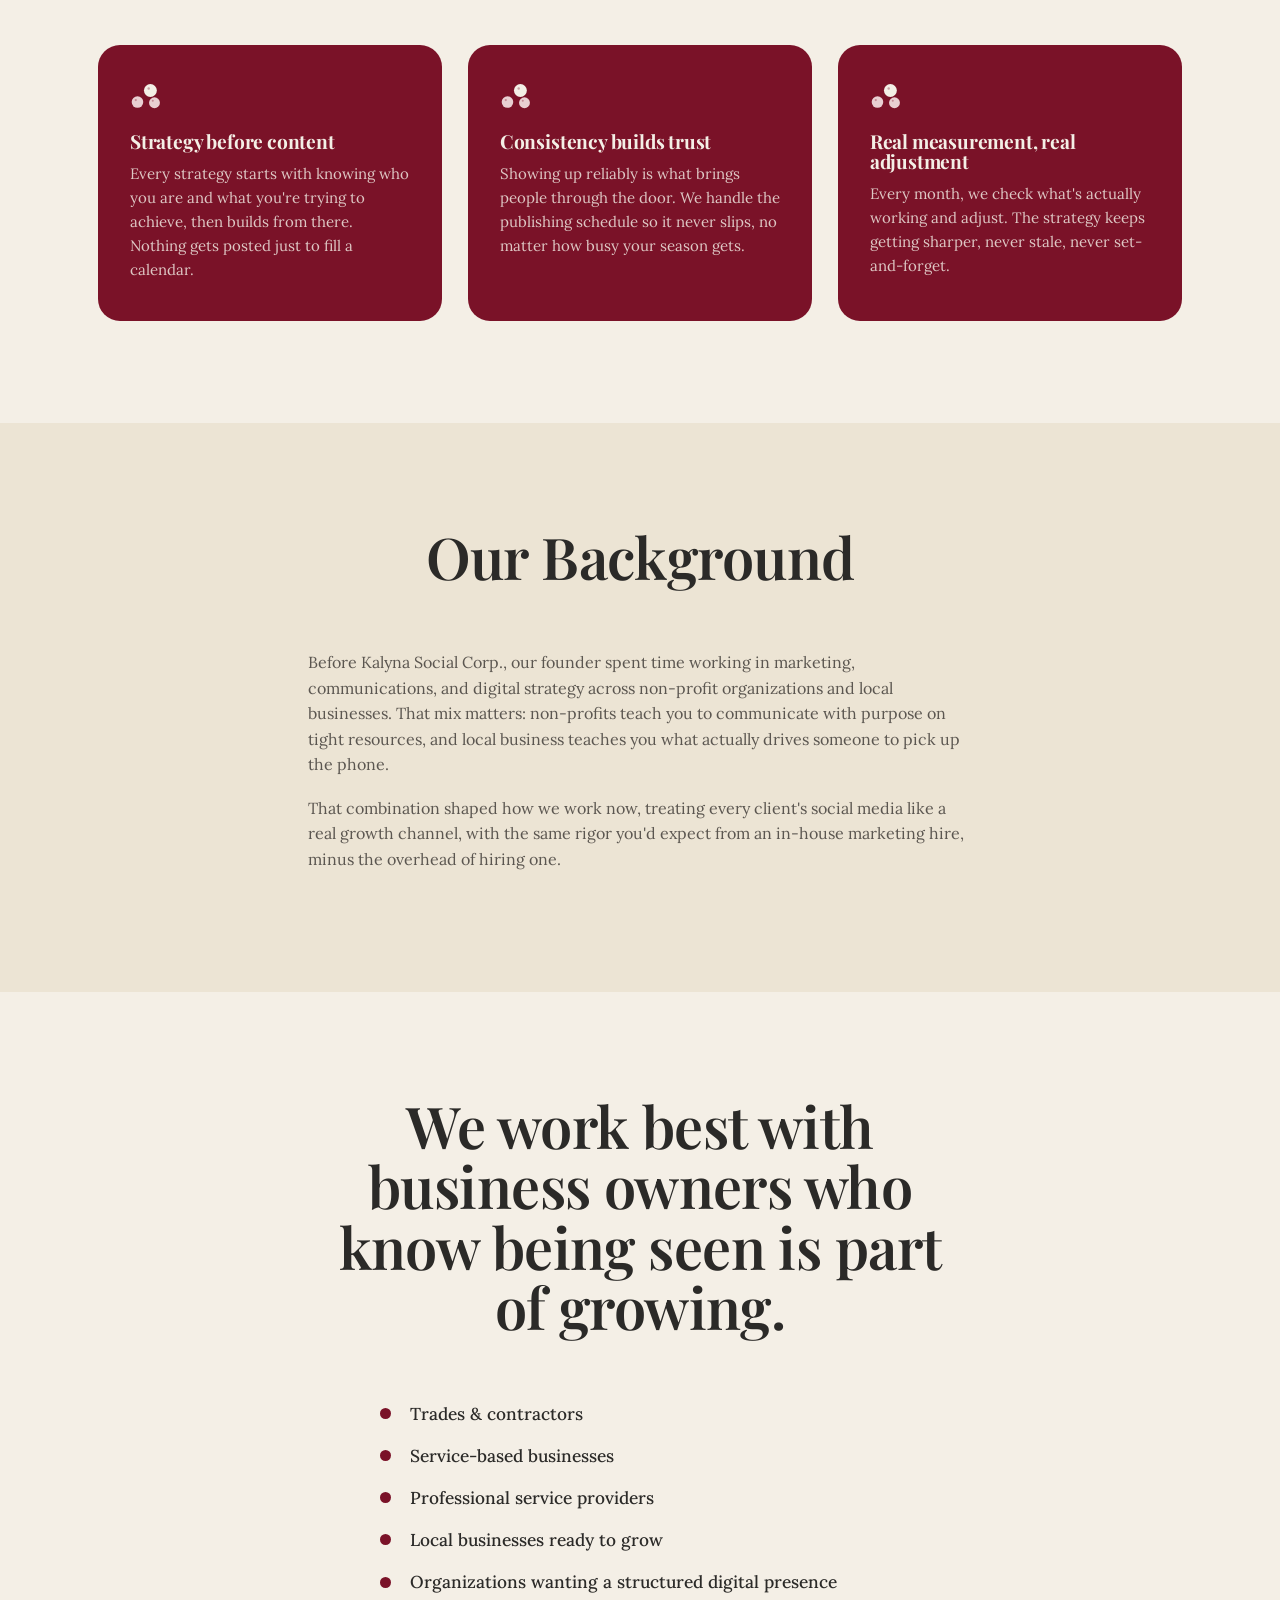
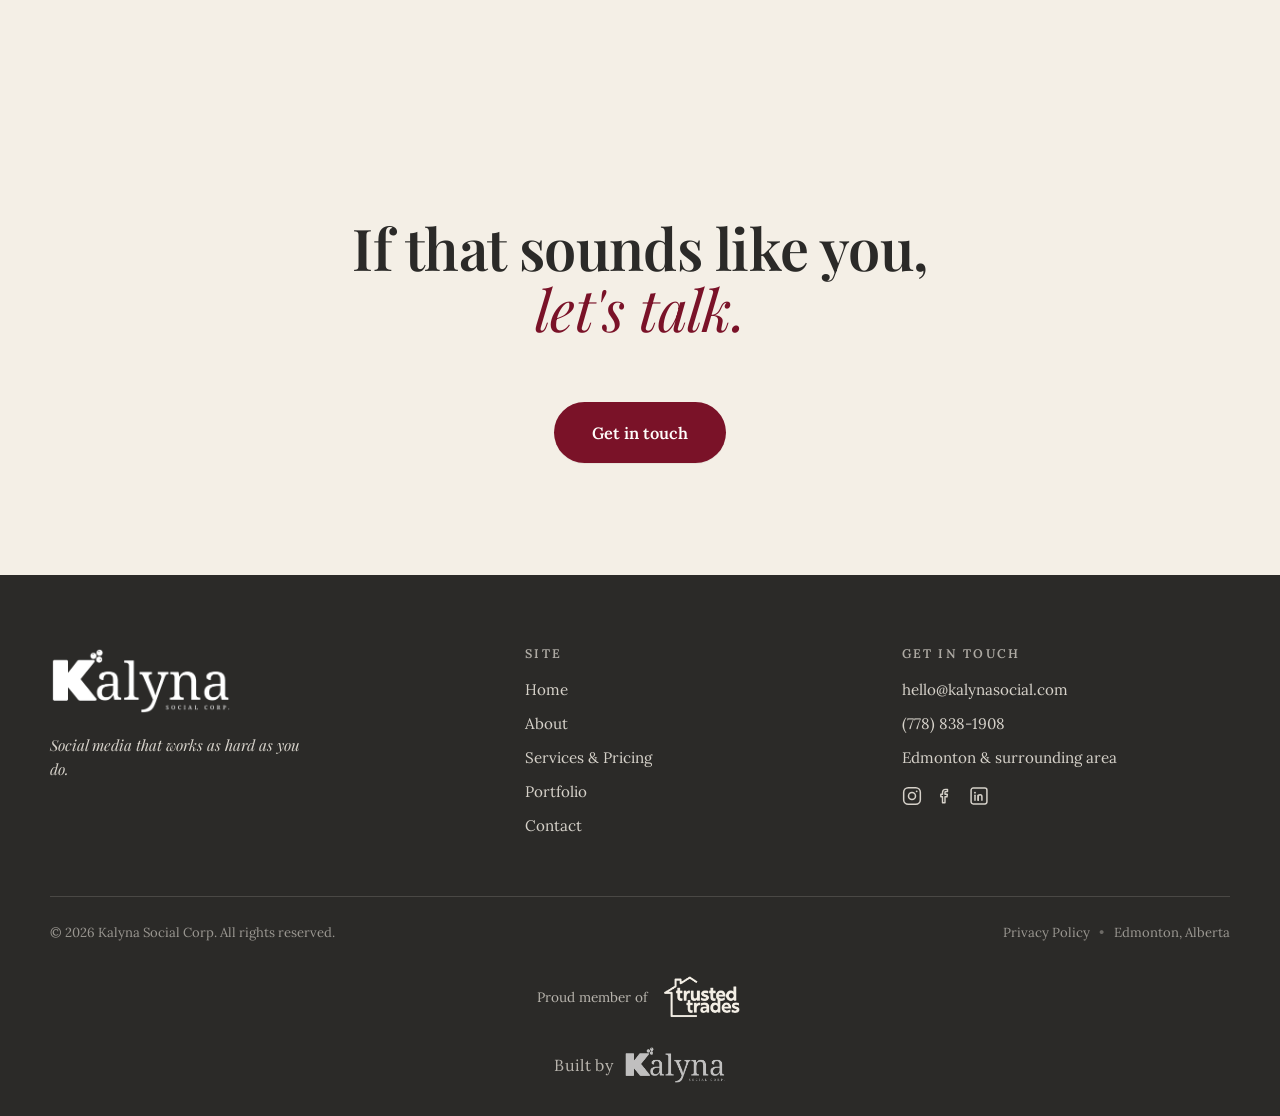
==== commit 7905f070: "Rebrand to Kalyna Social Corp.: new transparent logos, + GST on packages, remove scarcity messaging" ====
--- a/about.html
+++ b/about.html
@@ -3,15 +3,15 @@
 <head>
 <meta charset="UTF-8">
 <meta name="viewport" content="width=device-width, initial-scale=1.0">
-<title>About | Kalyna Social Co.</title>
-<meta name="description" content="Meet Kalyna Social Co., an Edmonton-based social media agency founded by Anastasia Chernous, built on the same roots and resilience as the berry it's named for.">
+<title>About | Kalyna Social Corp.</title>
+<meta name="description" content="Meet Kalyna Social Corp., an Edmonton-based social media agency founded by Anastasia Chernous, built on the same roots and resilience as the berry it's named for.">
 <link rel="canonical" href="https://kalynasocial.com/about.html">
 <meta name="geo.region" content="CA-AB">
 <meta name="geo.placename" content="Edmonton">
 <meta property="og:type" content="website">
-<meta property="og:site_name" content="Kalyna Social Co.">
-<meta property="og:title" content="About | Kalyna Social Co.">
-<meta property="og:description" content="Meet Kalyna Social Co., an Edmonton social media agency for trades and service-based businesses, founded by Anastasia Chernous.">
+<meta property="og:site_name" content="Kalyna Social Corp.">
+<meta property="og:title" content="About | Kalyna Social Corp.">
+<meta property="og:description" content="Meet Kalyna Social Corp., an Edmonton social media agency for trades and service-based businesses, founded by Anastasia Chernous.">
 <meta property="og:url" content="https://kalynasocial.com/about.html">
 <meta property="og:image" content="https://kalynasocial.com/images/logo.png">
 <meta property="og:locale" content="en_CA">
@@ -23,8 +23,8 @@
 
 <!-- ============ HEADER ============ -->
 <header class="site-header">
-  <a href="index.html" class="logo-link" aria-label="Kalyna Social Co. home">
-    <img src="images/logo-transparent.png" alt="Kalyna Social Co.">
+  <a href="index.html" class="logo-link" aria-label="Kalyna Social Corp. home">
+    <img src="images/logo-transparent.png" alt="Kalyna Social Corp.">
   </a>
   <nav>
     <ul class="nav-links">
@@ -51,7 +51,7 @@
   <section class="about-hero">
     <div class="container about-hero-grid">
       <div class="reveal">
-        <h1 class="display-1">About <span class="italic-serif">Kalyna Social Co.</span></h1>
+        <h1 class="display-1">About <span class="italic-serif">Kalyna Social Corp.</span></h1>
       </div>
     </div>
   </section>
@@ -61,7 +61,7 @@
     <div class="container story-grid">
       <div class="story-visual reveal">
         <div class="story-photo-frame">
-          <img src="images/anastasia-photo.png" alt="Anastasia Chernous, founder of Kalyna Social Co.">
+          <img src="images/anastasia-photo.png" alt="Anastasia Chernous, founder of Kalyna Social Corp.">
         </div>
       </div>
       <div class="story-copy reveal">
@@ -113,7 +113,7 @@
         <h2 class="display-2">Our Background</h2>
       </div>
       <div class="reveal background-copy">
-        <p>Before Kalyna Social Co., our founder spent time working in marketing, communications, and digital strategy across non-profit organizations and local businesses. That mix matters: non-profits teach you to communicate with purpose on tight resources, and local business teaches you what actually drives someone to pick up the phone.</p>
+        <p>Before Kalyna Social Corp., our founder spent time working in marketing, communications, and digital strategy across non-profit organizations and local businesses. That mix matters: non-profits teach you to communicate with purpose on tight resources, and local business teaches you what actually drives someone to pick up the phone.</p>
         <p>That combination shaped how we work now, treating every client's social media like a real growth channel, with the same rigor you'd expect from an in-house marketing hire, minus the overhead of hiring one.</p>
       </div>
     </div>
@@ -149,7 +149,7 @@
 <footer class="site-footer">
   <div class="footer-grid">
     <div>
-      <div class="footer-logo"><img src="images/logo-white-transparent.png" alt="Kalyna Social Co."></div>
+      <div class="footer-logo"><img src="images/logo-white-transparent.png" alt="Kalyna Social Corp."></div>
       <p class="footer-tagline">Social media that works as hard as you do.</p>
     </div>
     <div>
@@ -173,7 +173,7 @@
     </div>
   </div>
   <div class="footer-bottom">
-    <span>© 2026 Kalyna Social Co. All rights reserved.</span>
+    <span>© 2026 Kalyna Social Corp. All rights reserved.</span>
     <span class="footer-bottom-right"><a href="privacy.html">Privacy Policy</a><span class="footer-dot">•</span>Edmonton, Alberta</span>
   </div>
   <div class="footer-tt">
@@ -182,7 +182,7 @@
   </div>
   <div class="footer-credit">
     <span>Built by</span>
-    <img src="images/logo-white-transparent.png" alt="Kalyna Social Co.">
+    <img src="images/logo-white-transparent.png" alt="Kalyna Social Corp.">
   </div>
 </footer>
 
--- a/css/base.css
+++ b/css/base.css
@@ -1,8 +1,8 @@
 /* ============================================
-   KALYNA SOCIAL CO. — Design Tokens & Base
+   KALYNA SOCIAL CORP. — Design Tokens & Base
    ============================================ */
 
-@import url('https://fonts.googleapis.com/css2?family=Playfair+Display:ital,wght@0,400..900;1,400..900&family=Nunito+Sans:ital,wght@0,300;0,400;0,600;0,700;1,300;1,400&display=swap');
+@import url('https://fonts.googleapis.com/css2?family=Playfair+Display:ital,wght@0,400..900;1,400..900&family=Lora:ital,wght@0,400..700;1,400..700&display=swap');
 
 :root {
   /* Color */
@@ -20,9 +20,7 @@
 
   /* Type */
   --font-display: 'Playfair Display', serif;
-  /* Avenir is a licensed font (no free web version); real Avenir shows on
-     devices that have it, Nunito Sans is the closest free web fallback. */
-  --font-body: 'Avenir Next', 'Avenir', 'Nunito Sans', sans-serif;
+  --font-body: 'Lora', serif;
 
   /* Layout */
   --container: 1180px;
@@ -54,7 +52,7 @@
   color: var(--ink);
   font-family: var(--font-body);
   font-size: 16px;
-  font-weight: 300;
+  font-weight: 400;
   line-height: 1.6;
   -webkit-font-smoothing: antialiased;
   overflow-x: hidden;
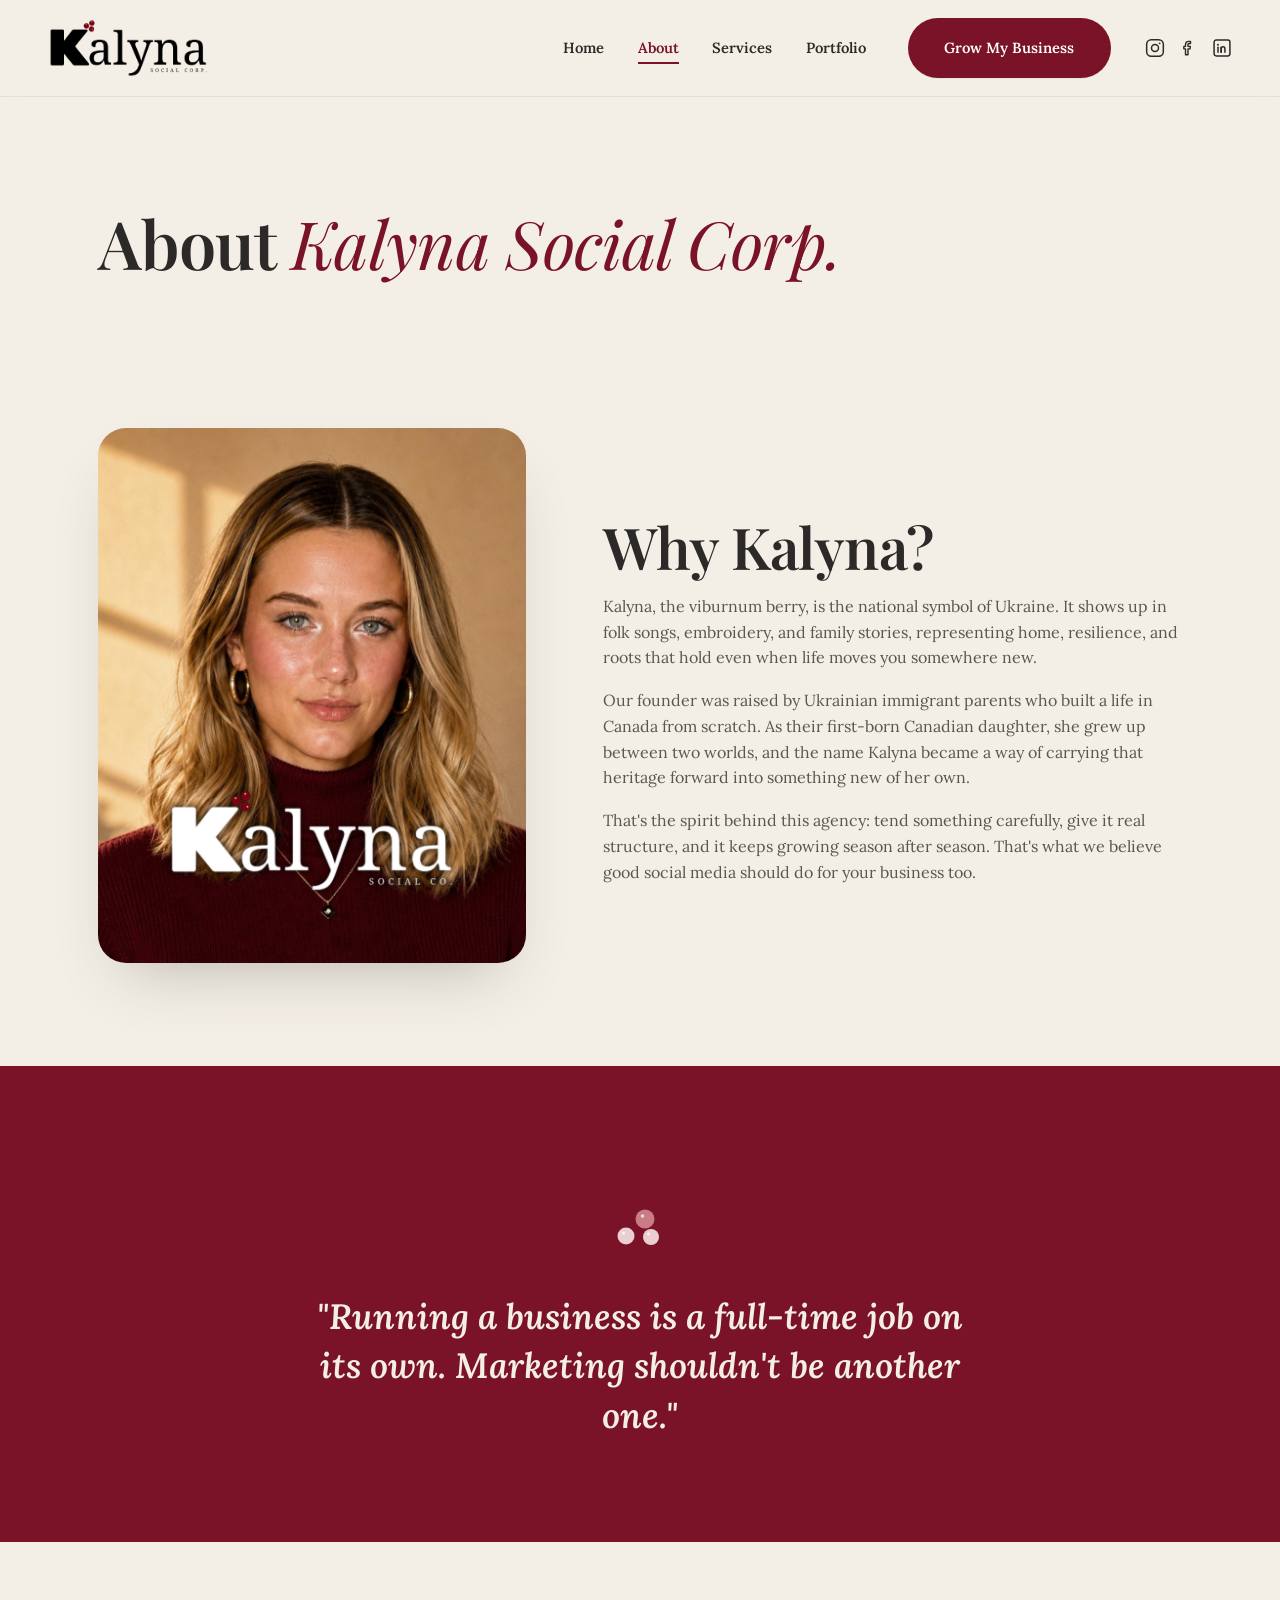
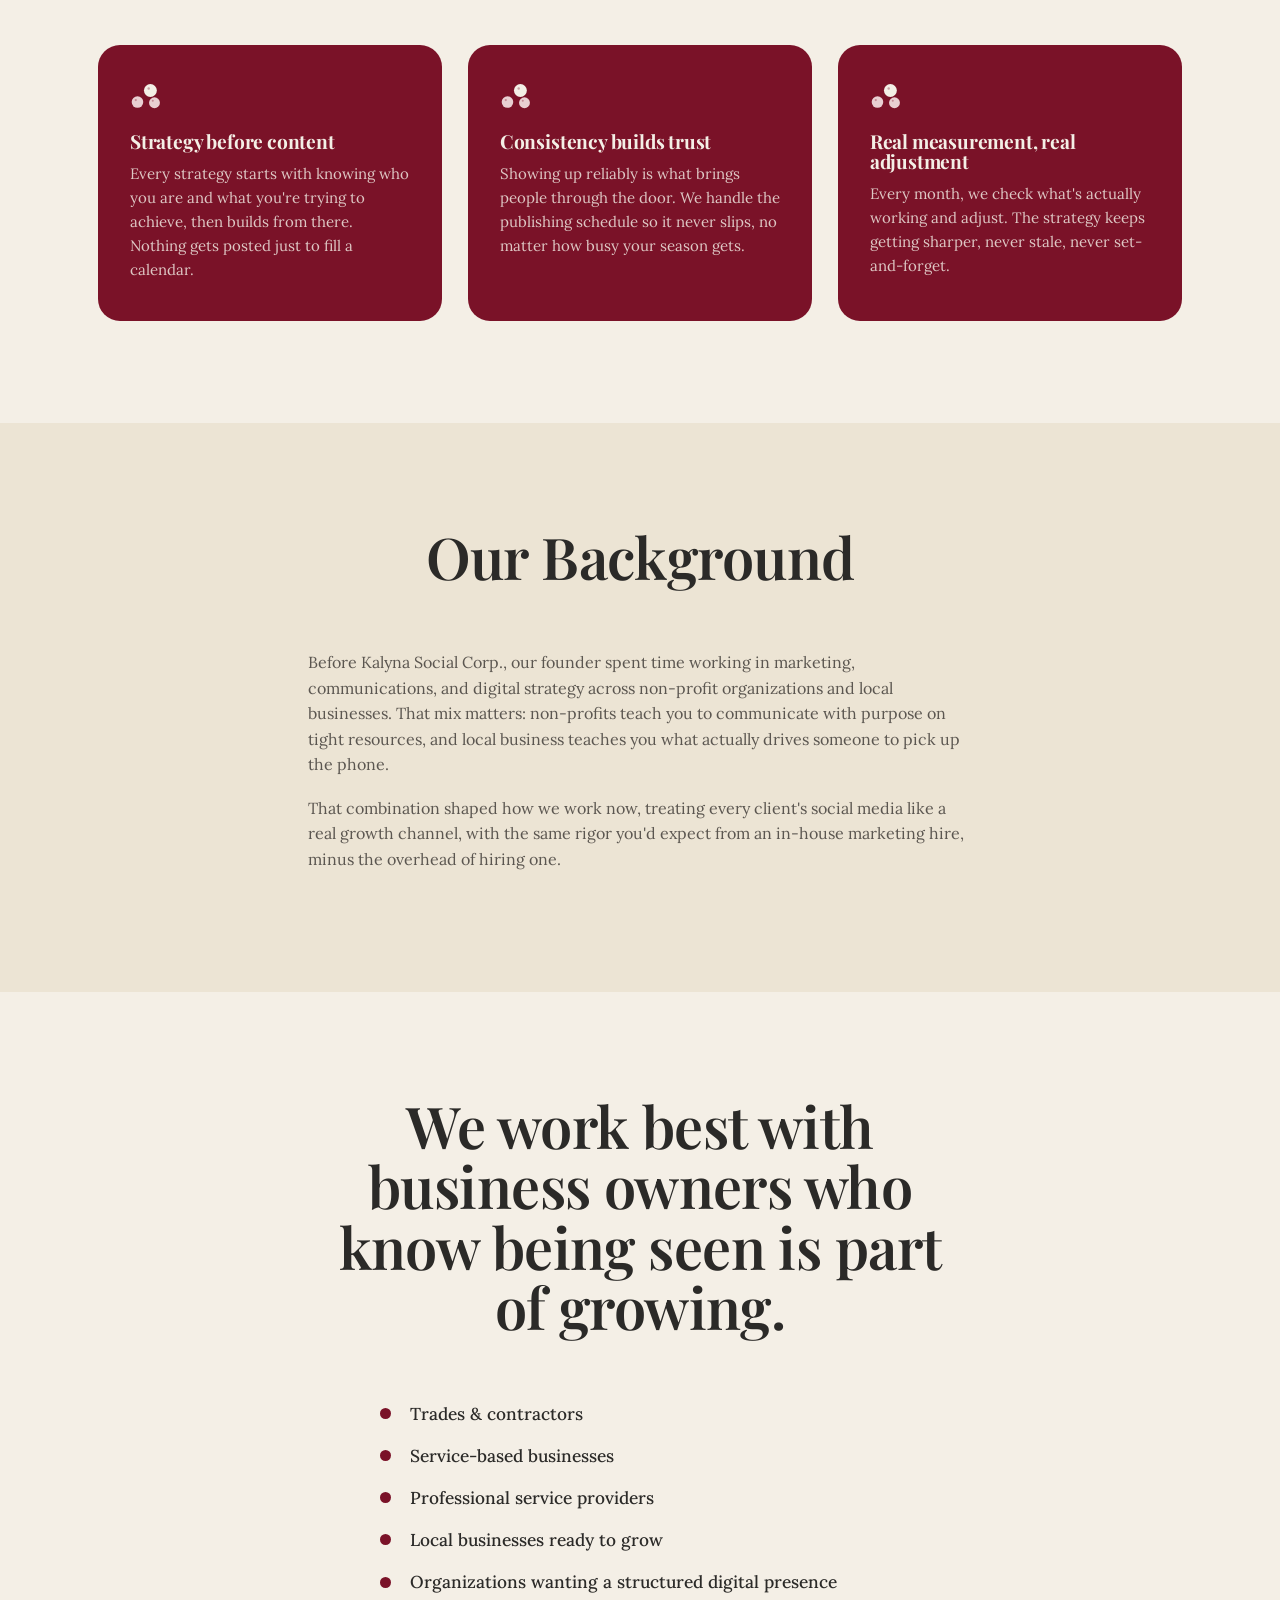
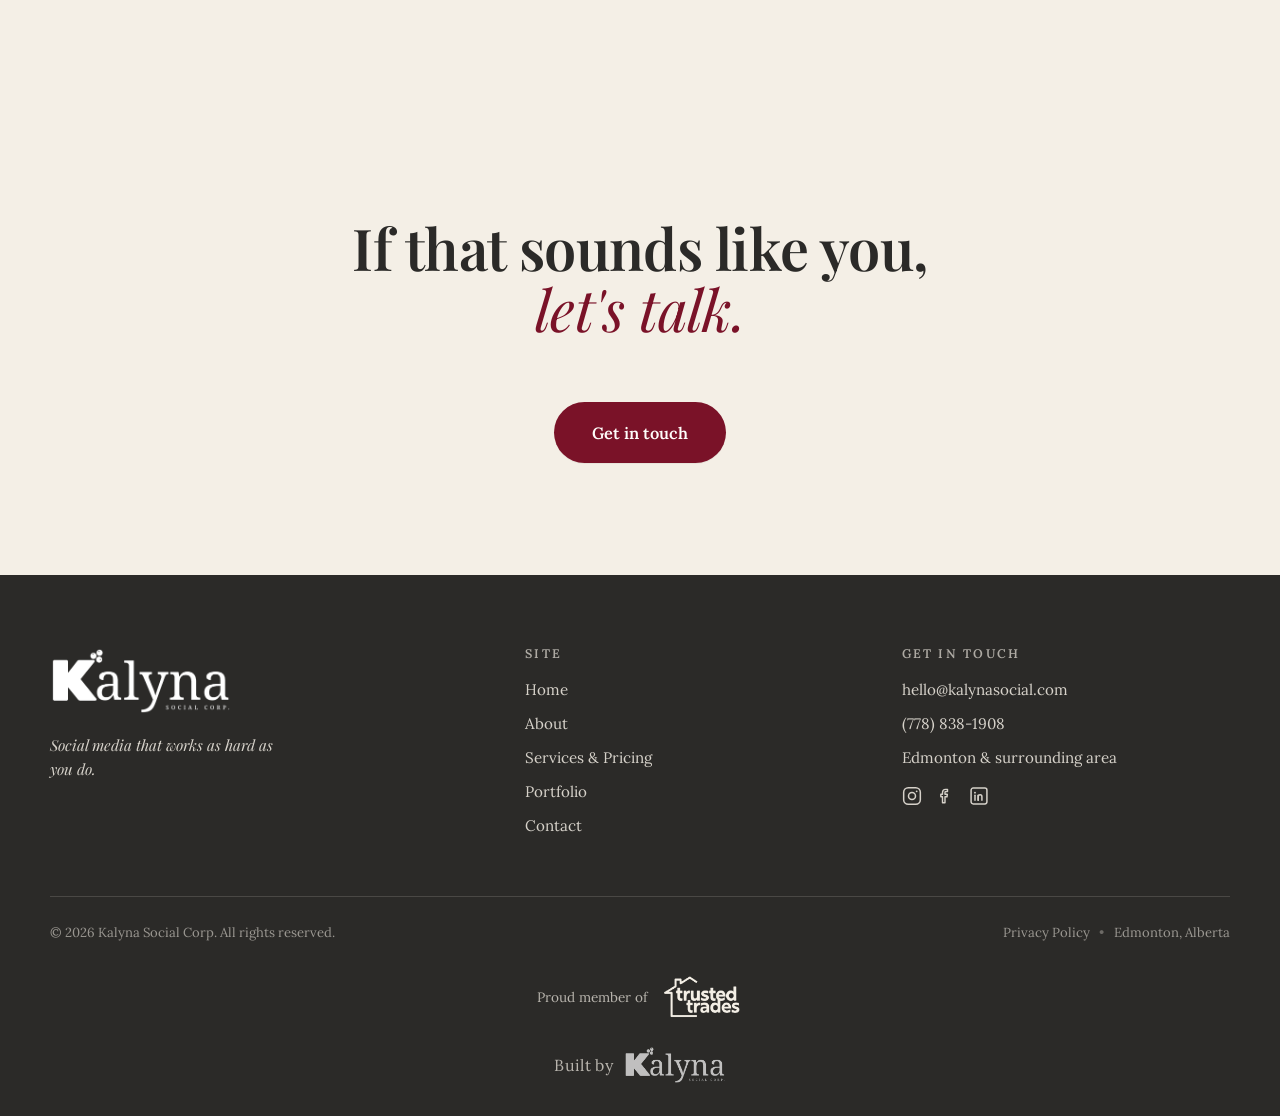
==== commit 71bdf429: "Fix widowed 'do.': hero h1 line breaks, non-breaking space in footer tagline" ====
--- a/about.html
+++ b/about.html
@@ -150,7 +150,7 @@
   <div class="footer-grid">
     <div>
       <div class="footer-logo"><img src="images/logo-white-transparent.png" alt="Kalyna Social Corp."></div>
-      <p class="footer-tagline">Social media that works as hard as you do.</p>
+      <p class="footer-tagline">Social media that works as hard as you&nbsp;do.</p>
     </div>
     <div>
       <h4>Site</h4>
